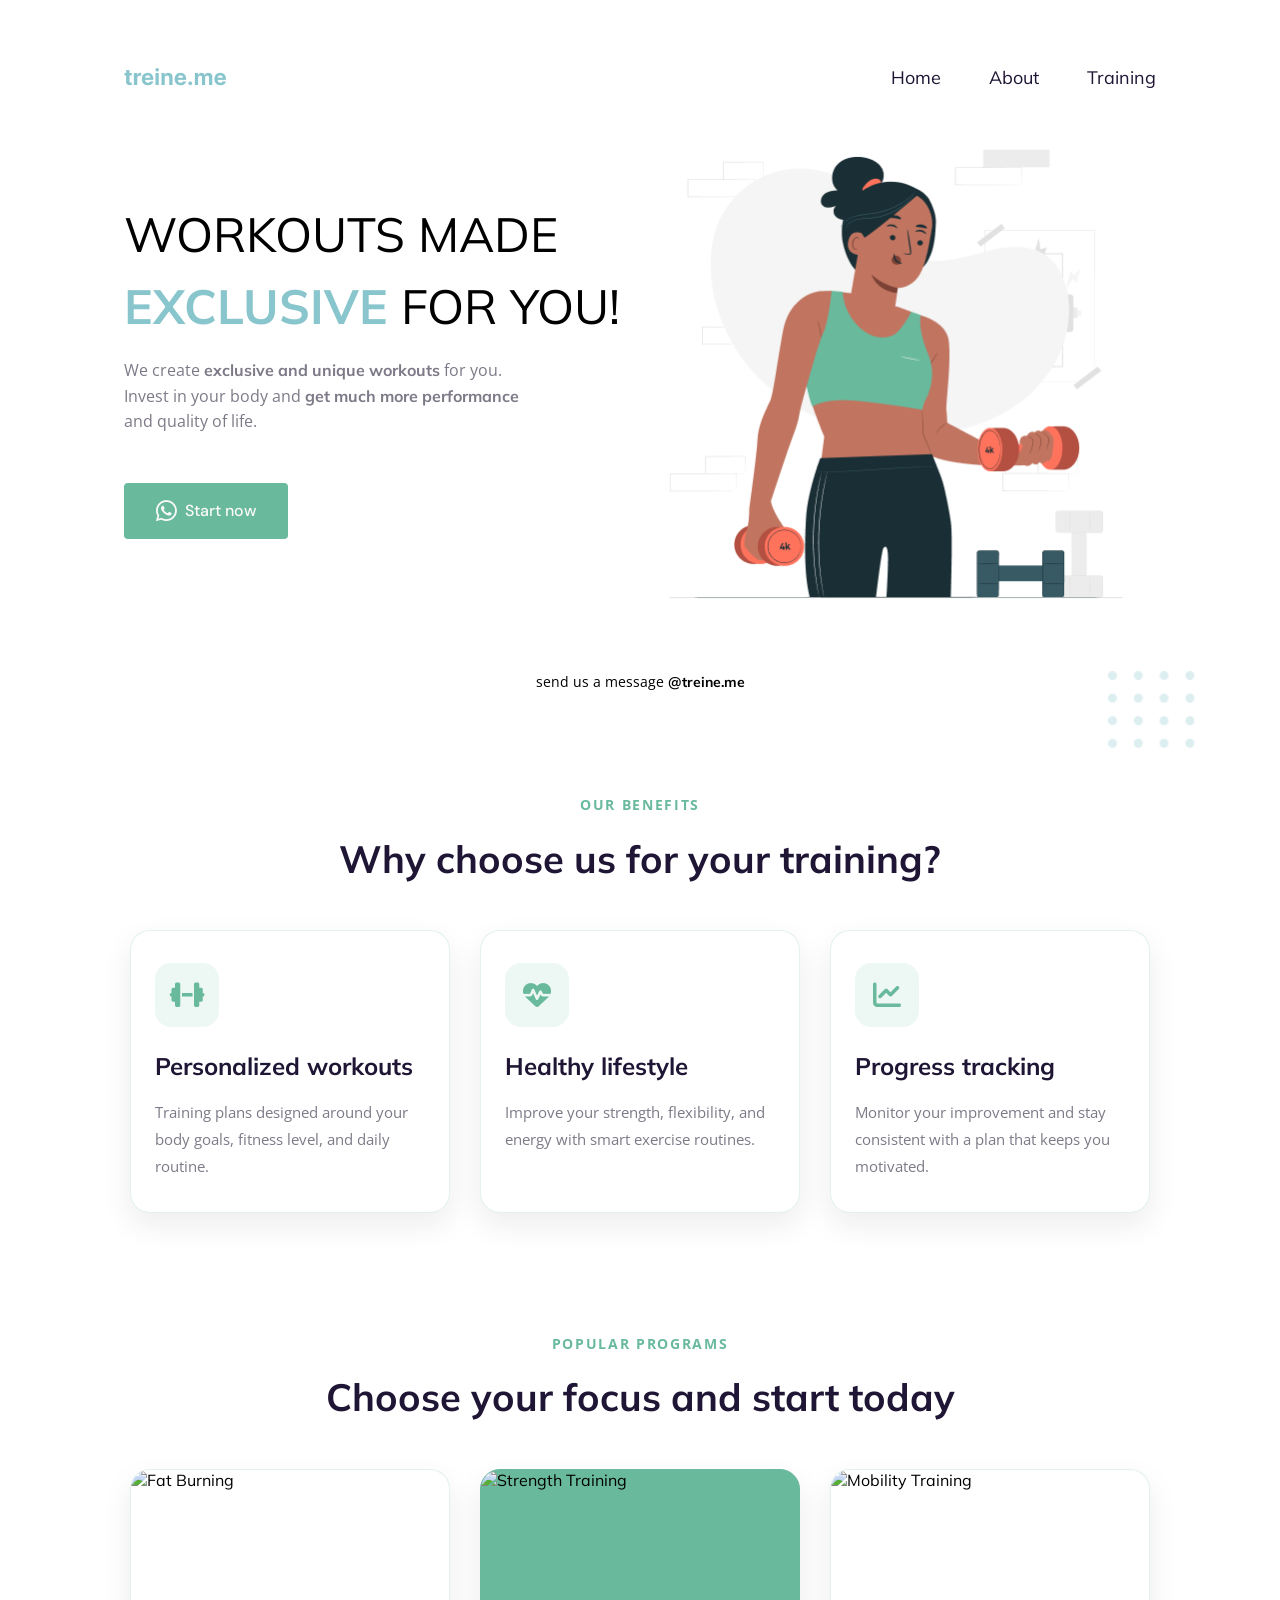
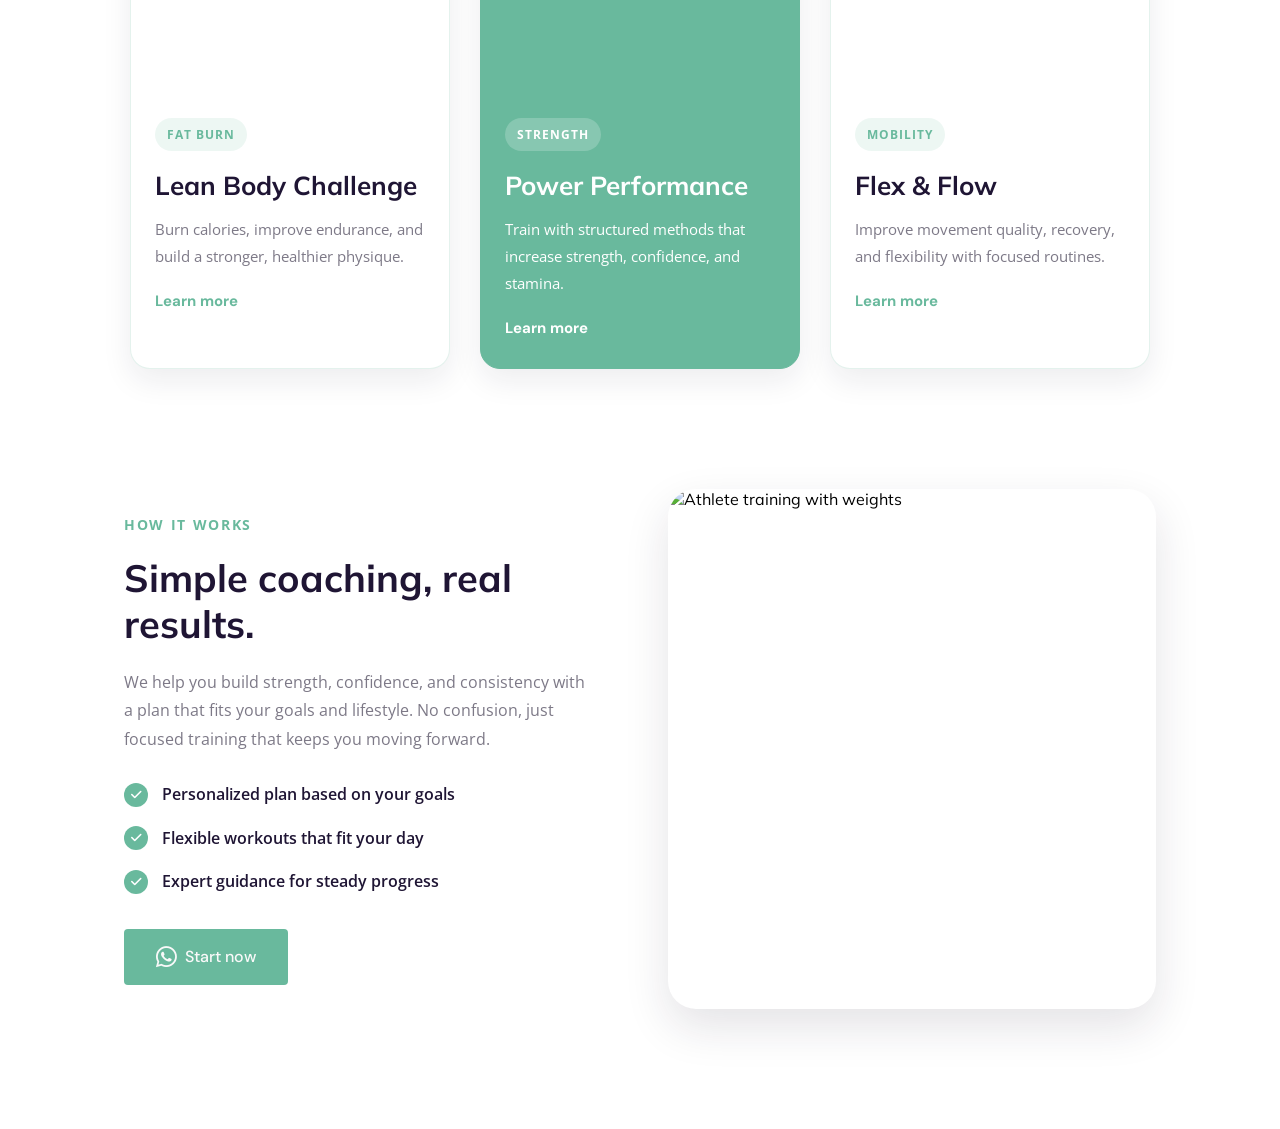
==== index.html @ 84203fcd "programs & journey section updated" ====
<!doctype html>
<html lang="en">
  <head>
    <meta charset="UTF-8" />
    <meta name="viewport" content="width=device-width, initial-scale=1.0" />
    <title>treine.me</title>
    <!-- ==== google fonts link start ==== -->
    <link rel="preconnect" href="https://fonts.googleapis.com" />
    <link rel="preconnect" href="https://fonts.gstatic.com" crossorigin />
    <link
      href="https://fonts.googleapis.com/css2?family=DM+Sans:ital,opsz,wght@0,9..40,100..1000;1,9..40,100..1000&family=Mulish:ital,wght@0,200..1000;1,200..1000&family=Open+Sans:ital,wght@0,300..800;1,300..800&display=swap"
      rel="stylesheet"
    />
    <!-- ==== google fonts link end ==== -->
    <!-- ==== font awesome link start ==== -->
    <link rel="stylesheet" href="./css/all.min.css" />
    <!-- ==== font awesome link end ==== -->
    <!-- ==== css style link start ==== -->
    <link rel="stylesheet" href="./css/style.css" />
    <!-- ==== css style link end ==== -->
  </head>
  <body>
    <!-- ==== Navbar Section Start ==== -->
    <nav id="navbar">
      <div class="container">
        <div class="nav_wrapper">
          <div class="logo">
            <img src="./images/logo.png" alt="logo.png" />
          </div>
          <ul class="nav_menu">
            <li><a href="#">Home</a></li>
            <li><a href="#">About</a></li>
            <li><a href="#">Training</a></li>
          </ul>
        </div>
      </div>
    </nav>
    <!-- ==== Navbar Section End ==== -->

    <!-- ==== Banner Section Start ==== -->
    <section id="banner">
      <div class="container">
        <div class="banner_wrapper">
          <div class="banner_content">
            <h1>
              WORKOUTS MADE <span>EXCLUSIVE</span> FOR YOU!
            </h1>
            <p>
              We create <span>exclusive and unique workouts</span> for
              you.
              Invest in your body and <span>get much more performance</span> and quality of life.
            </p>
            <a href="#" class="btn_start">
              <i class="fa-brands fa-whatsapp"></i> Start now
            </a>
          </div>
          <div class="banner_img">
            <img src="./images/banner.png" alt="Fitness Illustration" />
          </div>
        </div>
        <div class="banner_footer">
          <p class="message_note">
            send us a message <span>@treine.me</span>
          </p>
          <div class="dots_pattern">
            <img src="./images/dots.png" alt="Dots Pattern" />
          </div>
        </div>
      </div>
    </section>
    <!-- ==== Banner Section End ==== -->

    <!-- ==== Features Section Start ==== -->
    <section id="features">
      <div class="container">
        <div class="section_heading">
          <p class="section_tag">our benefits</p>
          <h2>Why choose us for your training?</h2>
        </div>

        <div class="features_wrapper">
          <div class="feature_item">
            <div class="feature_icon">
              <i class="fa-solid fa-dumbbell"></i>
            </div>
            <h3>Personalized workouts</h3>
            <p>
              Training plans designed around your body goals, fitness level, and
              daily routine.
            </p>
          </div>

          <div class="feature_item">
            <div class="feature_icon">
              <i class="fa-solid fa-heart-pulse"></i>
            </div>
            <h3>Healthy lifestyle</h3>
            <p>
              Improve your strength, flexibility, and energy with smart exercise
              routines.
            </p>
          </div>

          <div class="feature_item">
            <div class="feature_icon">
              <i class="fa-solid fa-chart-line"></i>
            </div>
            <h3>Progress tracking</h3>
            <p>
              Monitor your improvement and stay consistent with a plan that keeps
              you motivated.
            </p>
          </div>
        </div>
      </div>
    </section>
    <!-- ==== Features Section End ==== -->

    <!-- ==== Programs Section Start ==== -->
    <section id="programs">
      <div class="container">
        <div class="programs_header">
          <p class="section_tag">popular programs</p>
          <h2>Choose your focus and start today</h2>
        </div>

        <div class="programs_wrapper">
          <div class="program_card">
            <div class="program_image">
              <img
                src="https://images.unsplash.com/photo-1534438327276-14e5300c3a48?auto=format&fit=crop&w=900&q=80"
                alt="Fat Burning"
              />
            </div>
            <div class="program_content">
              <span class="program_badge">fat burn</span>
              <h3>Lean Body Challenge</h3>
              <p>
                Burn calories, improve endurance, and build a stronger, healthier physique.
              </p>
              <a href="#" class="program_link">Learn more</a>
            </div>
          </div>

          <div class="program_card feature_card_active">
            <div class="program_image">
              <img
                src="https://images.unsplash.com/photo-1517836357463-d25dfeac3438?auto=format&fit=crop&w=900&q=80"
                alt="Strength Training"
              />
            </div>
            <div class="program_content">
              <span class="program_badge">strength</span>
              <h3>Power Performance</h3>
              <p>
                Train with structured methods that increase strength, confidence, and stamina.
              </p>
              <a href="#" class="program_link">Learn more</a>
            </div>
          </div>

          <div class="program_card">
            <div class="program_image">
              <img
                src="https://images.unsplash.com/photo-1518611012118-696072aa579a?auto=format&fit=crop&w=900&q=80"
                alt="Mobility Training"
              />
            </div>
            <div class="program_content">
              <span class="program_badge">mobility</span>
              <h3>Flex & Flow</h3>
              <p>
                Improve movement quality, recovery, and flexibility with focused routines.
              </p>
              <a href="#" class="program_link">Learn more</a>
            </div>
          </div>
        </div>
      </div>
    </section>
    <!-- ==== Programs Section End ==== -->

    <!-- ==== Journey Section Start ==== -->
    <section id="journey">
      <div class="container journey_inner">
        <div class="journey_content">
          <p class="section_tag">how it works</p>
          <h2>Simple coaching, real results.</h2>
          <p class="journey_text">
            We help you build strength, confidence, and consistency with a plan
            that fits your goals and lifestyle. No confusion, just focused
            training that keeps you moving forward.
          </p>

          <ul class="journey_list">
            <li><i class="fa-solid fa-check"></i> Personalized plan based on your goals</li>
            <li><i class="fa-solid fa-check"></i> Flexible workouts that fit your day</li>
            <li><i class="fa-solid fa-check"></i> Expert guidance for steady progress</li>
          </ul>

          <a href="#" class="btn_start">
            <i class="fa-brands fa-whatsapp"></i> Start now
          </a>
        </div>

        <div class="journey_image">
          <img
            src="https://images.unsplash.com/photo-1571019613454-1cb2f99b2d8b?auto=format&fit=crop&w=900&q=80"
            alt="Athlete training with weights"
          />
        </div>
      </div>
    </section>
    <!-- ==== Journey Section End ==== -->
  </body>
</html>
---- css/style.css ----
*{
    padding: 0;
    margin: 0;
    box-sizing: border-box;
    font-family: "Mulish", sans-serif;
}
ul,ol,dl{
    list-style-type: none;
}
a{
    text-decoration: none;
}
h1,h2,h3,h4,h5,h6,p{
    padding: 0;
    margin: 0;
    line-height: 0.8;
}
.container{
    max-width: 1032px;
    margin: 0 auto;
}

/* ==== Navbar Section Style Start ==== */
#navbar {
  padding-top: 64px;
}

.nav_wrapper {
  display: flex;
  align-items: center;
  justify-content: space-between;
}

.nav_menu {
  display: flex;
  align-items: center;
  gap: 48px;
}

.nav_menu li a {
  font-weight: 400;
  font-size: 18px;
  line-height: 23px;
  color: #1F1534;
  transition: all linear 0.3s;
}

.nav_menu li a:hover {
  font-weight: 700;
}
/* ==== Navbar Section Style End ==== */


/* ==== Banner Section Style Start ==== */
#banner {
  padding: 21px 0;
}

.banner_wrapper {
  display: flex;
  align-items: center;
  justify-content: space-between;
}

.banner_content {
  width: 50%;
}

.banner_content h1 {
  font-weight: 400;
  font-size: 48px;
  line-height: 150%;
  color: #000000;
}

.banner_content h1 span {
  font-weight: 700;
  color: #89C5CC;
}

.banner_content p {
  width: 400px;
  font-family: "Open Sans", sans-serif;
  font-weight: 400;
  font-size: 16px;
  line-height: 160%;
  color: #7D7987;
  margin-top: 16px;
  margin-bottom: 48px;
}

.banner_content p span {
  font-weight: 700;
}

.btn_start {
  display: inline-flex;
  align-items: center;
  gap: 8px;
  padding: 16px 32px;
  border-radius: 4px;
  background: #69B99D;
  font-family: "DM Sans", sans-serif;
  font-weight: 500;
  font-size: 16px;
  line-height: 21px;
  color: #F9F9F9;
}

.btn_start i {
  font-size: 24px;
}

.btn_start:hover {
  background: #F9F9F9;
  color: #69B99D;
  transform: translateY(-2px);
}

.banner_img {
  width: 50%;
  display: flex;
  justify-content: flex-end;
}

.banner_img img {
  width: 520px;
  height: 515px;
}

.banner_footer {
  margin-top: 45px;
  display: flex;
  justify-content: center;
  align-items: center;
  position: relative;
}

.message_note {
  font-family: "Open Sans", sans-serif;
  font-weight: 400;
  font-size: 14px;
  line-height: 160%;
  color: #000000;
  text-align: center;
}

.message_note span {
  font-weight: 700;
}

.dots_pattern {
  position: absolute;
  content: "";
  right: -50px;
  bottom: -70px;
}

.dots_pattern img {
  width: 98px;
  height: 88px;
}
/* ==== Banner Section Style End ==== */

/* ==== Features Section Style Start ==== */
#features {
  padding: 80px 0 120px;
}

.section_heading {
  text-align: center;
  margin-bottom: 48px;
}

.section_tag {
  font-family: "Open Sans", sans-serif;
  font-weight: 700;
  font-size: 14px;
  line-height: 160%;
  letter-spacing: 0.12em;
  text-transform: uppercase;
  color: #69B99D;
  margin-bottom: 20px;
}

.section_heading h2 {
  font-weight: 700;
  font-size: 38px;
  line-height: 120%;
  color: #1F1534;
}

.features_wrapper {
  display: flex;
  align-items: stretch;
  justify-content: center;
  gap: 30px;
  flex-wrap: wrap;
}

.feature_item {
  width: 320px;
  background: #ffffff;
  border: 1px solid rgba(105, 185, 157, 0.18);
  border-radius: 20px;
  padding: 32px 24px;
  box-shadow: 0 12px 30px rgba(31, 21, 52, 0.08);
  transition: all linear 0.3s;
}

.feature_item:hover {
  transform: translateY(-8px);
  box-shadow: 0 18px 35px rgba(31, 21, 52, 0.12);
}

.feature_icon {
  width: 64px;
  height: 64px;
  display: flex;
  align-items: center;
  justify-content: center;
  background: rgba(105, 185, 157, 0.12);
  border-radius: 16px;
  margin-bottom: 24px;
}

.feature_icon i {
  font-size: 28px;
  color: #69B99D;
}

.feature_item h3 {
  font-weight: 700;
  font-size: 24px;
  line-height: 130%;
  color: #1F1534;
  margin-bottom: 16px;
}

.feature_item p {
  font-family: "Open Sans", sans-serif;
  font-weight: 400;
  font-size: 15px;
  line-height: 180%;
  color: #7D7987;
}
/* ==== Features Section Style End ==== */

/* ==== Programs Section Style Start ==== */
#programs {
  padding: 0 0 120px;
}

.programs_header {
  text-align: center;
  margin-bottom: 48px;
}

.programs_header h2 {
  font-weight: 700;
  font-size: 38px;
  line-height: 120%;
  color: #1F1534;
}

.programs_wrapper {
  display: flex;
  justify-content: center;
  align-items: stretch;
  gap: 30px;
  flex-wrap: wrap;
}

.program_card {
  width: 320px;
  background: #ffffff;
  border: 1px solid rgba(105, 185, 157, 0.18);
  border-radius: 20px;
  overflow: hidden;
  box-shadow: 0 12px 30px rgba(31, 21, 52, 0.08);
  transition: all linear 0.3s;
}

.program_card:hover {
  transform: translateY(-8px);
  box-shadow: 0 18px 35px rgba(31, 21, 52, 0.12);
}

.feature_card_active {
  background: #69B99D;
  border-color: #69B99D;
}

.program_image {
  width: 100%;
  height: 220px;
  overflow: hidden;
}

.program_image img {
  width: 100%;
  height: 100%;
  object-fit: cover;
  display: block;
}

.program_content {
  padding: 28px 24px 30px;
}

.program_badge {
  display: inline-block;
  padding: 8px 12px;
  border-radius: 999px;
  background: rgba(105, 185, 157, 0.12);
  color: #69B99D;
  font-family: "Open Sans", sans-serif;
  font-size: 12px;
  font-weight: 700;
  letter-spacing: 0.08em;
  text-transform: uppercase;
  margin-bottom: 18px;
}

.feature_card_active .program_badge,
.feature_card_active .program_link,
.feature_card_active .program_content h3,
.feature_card_active .program_content p {
  color: #ffffff;
}

.feature_card_active .program_badge {
  background: rgba(255, 255, 255, 0.2);
}

.program_content h3 {
  font-weight: 700;
  font-size: 26px;
  line-height: 130%;
  color: #1F1534;
  margin-bottom: 14px;
}

.program_content p {
  font-family: "Open Sans", sans-serif;
  font-weight: 400;
  font-size: 15px;
  line-height: 180%;
  color: #7D7987;
  margin-bottom: 20px;
}

.program_link {
  font-family: "DM Sans", sans-serif;
  font-weight: 700;
  font-size: 15px;
  line-height: 20px;
  color: #69B99D;
}
/* ==== Programs Section Style End ==== */

/* ==== Journey Section Style Start ==== */
#journey {
  padding: 0 0 120px;
}

.journey_inner {
  display: flex;
  align-items: center;
  justify-content: space-between;
  gap: 56px;
}

.journey_content,
.journey_image {
  width: 50%;
}

.journey_content h2 {
  font-weight: 700;
  font-size: 38px;
  line-height: 120%;
  color: #1F1534;
  margin-bottom: 20px;
}

.journey_text {
  font-family: "Open Sans", sans-serif;
  font-weight: 400;
  font-size: 16px;
  line-height: 180%;
  color: #7D7987;
  max-width: 470px;
}

.journey_list {
  margin: 28px 0 34px;
  display: flex;
  flex-direction: column;
  gap: 18px;
}

.journey_list li {
  display: flex;
  align-items: center;
  gap: 14px;
  font-family: "Open Sans", sans-serif;
  font-weight: 600;
  font-size: 16px;
  line-height: 160%;
  color: #1F1534;
}

.journey_list li i {
  display: inline-flex;
  align-items: center;
  justify-content: center;
  width: 24px;
  height: 24px;
  border-radius: 50%;
  background: #69B99D;
  color: #FFFFFF;
  font-size: 12px;
}

.journey_image {
  display: flex;
  justify-content: flex-end;
}

.journey_image img {
  width: 100%;
  max-width: 500px;
  height: 520px;
  object-fit: cover;
  border-radius: 28px;
  box-shadow: 0 18px 45px rgba(31, 21, 52, 0.12);
}
/* ==== Journey Section Style End ==== */
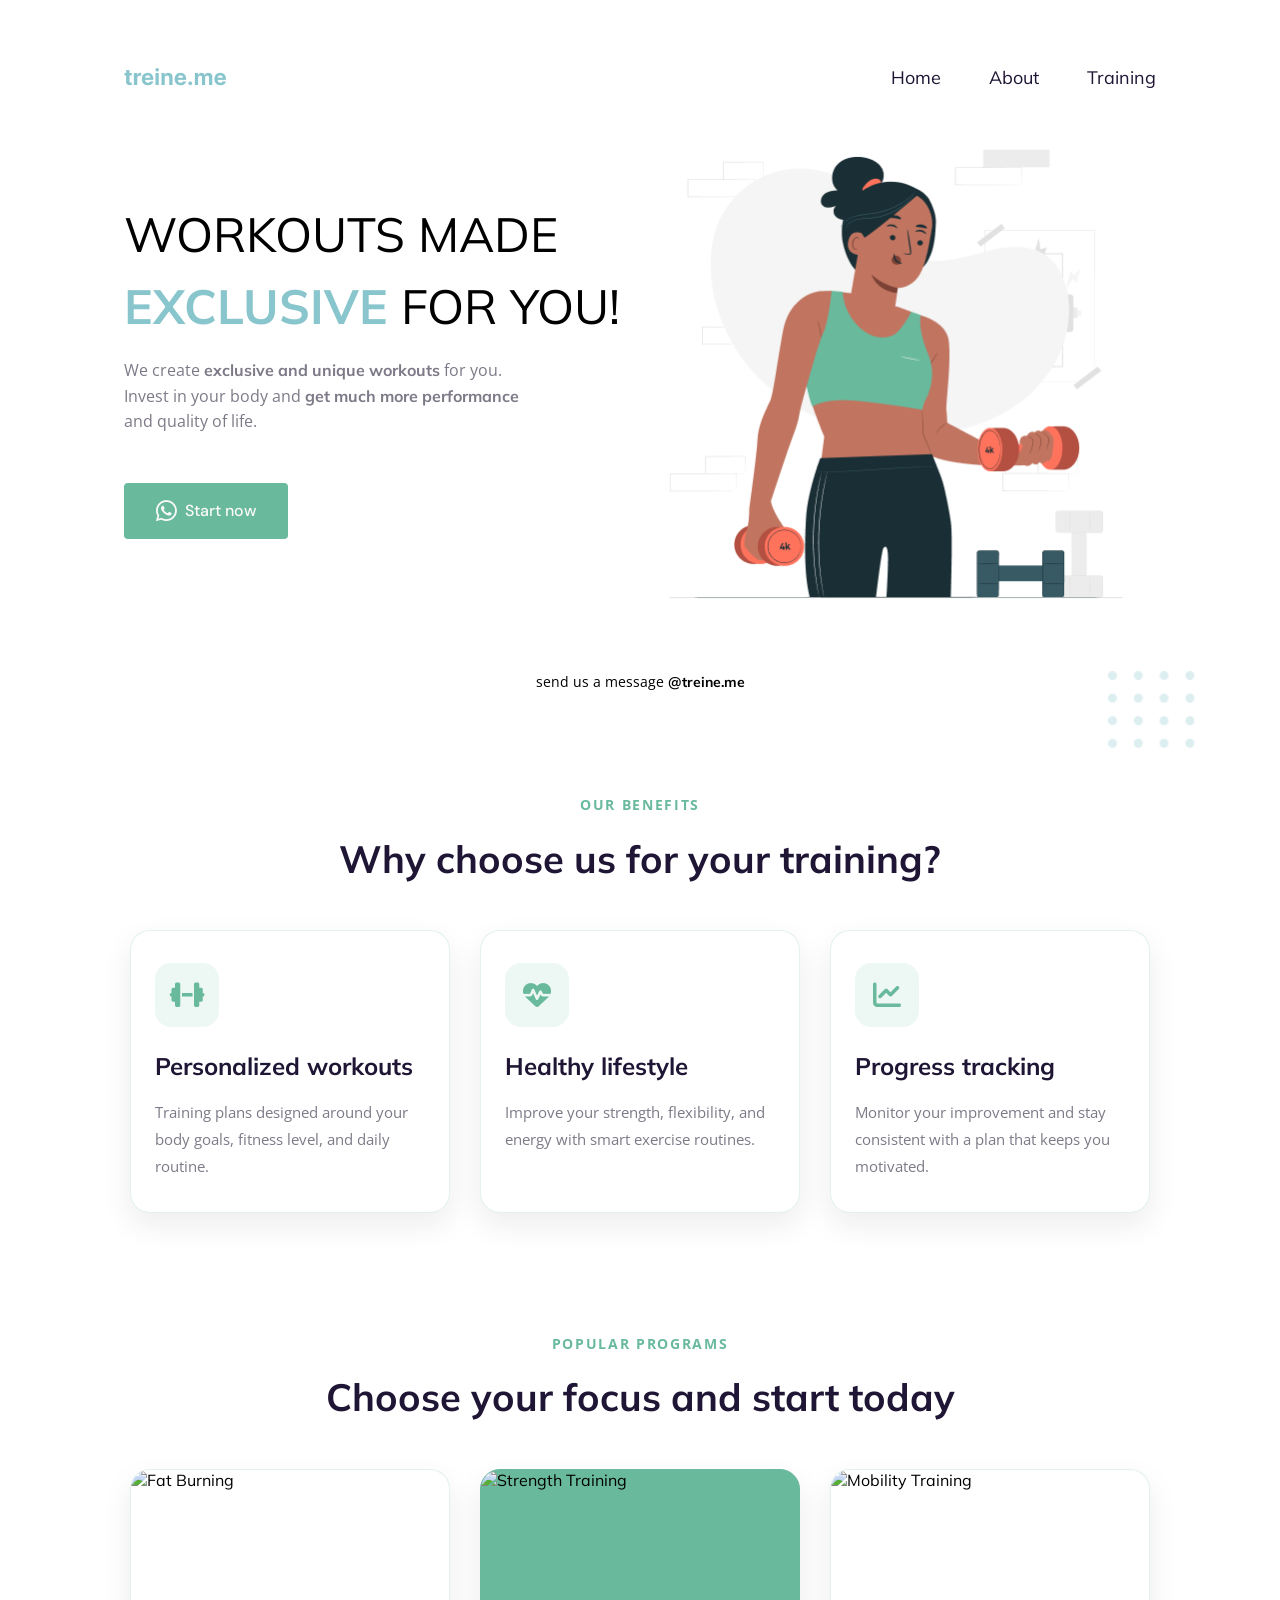
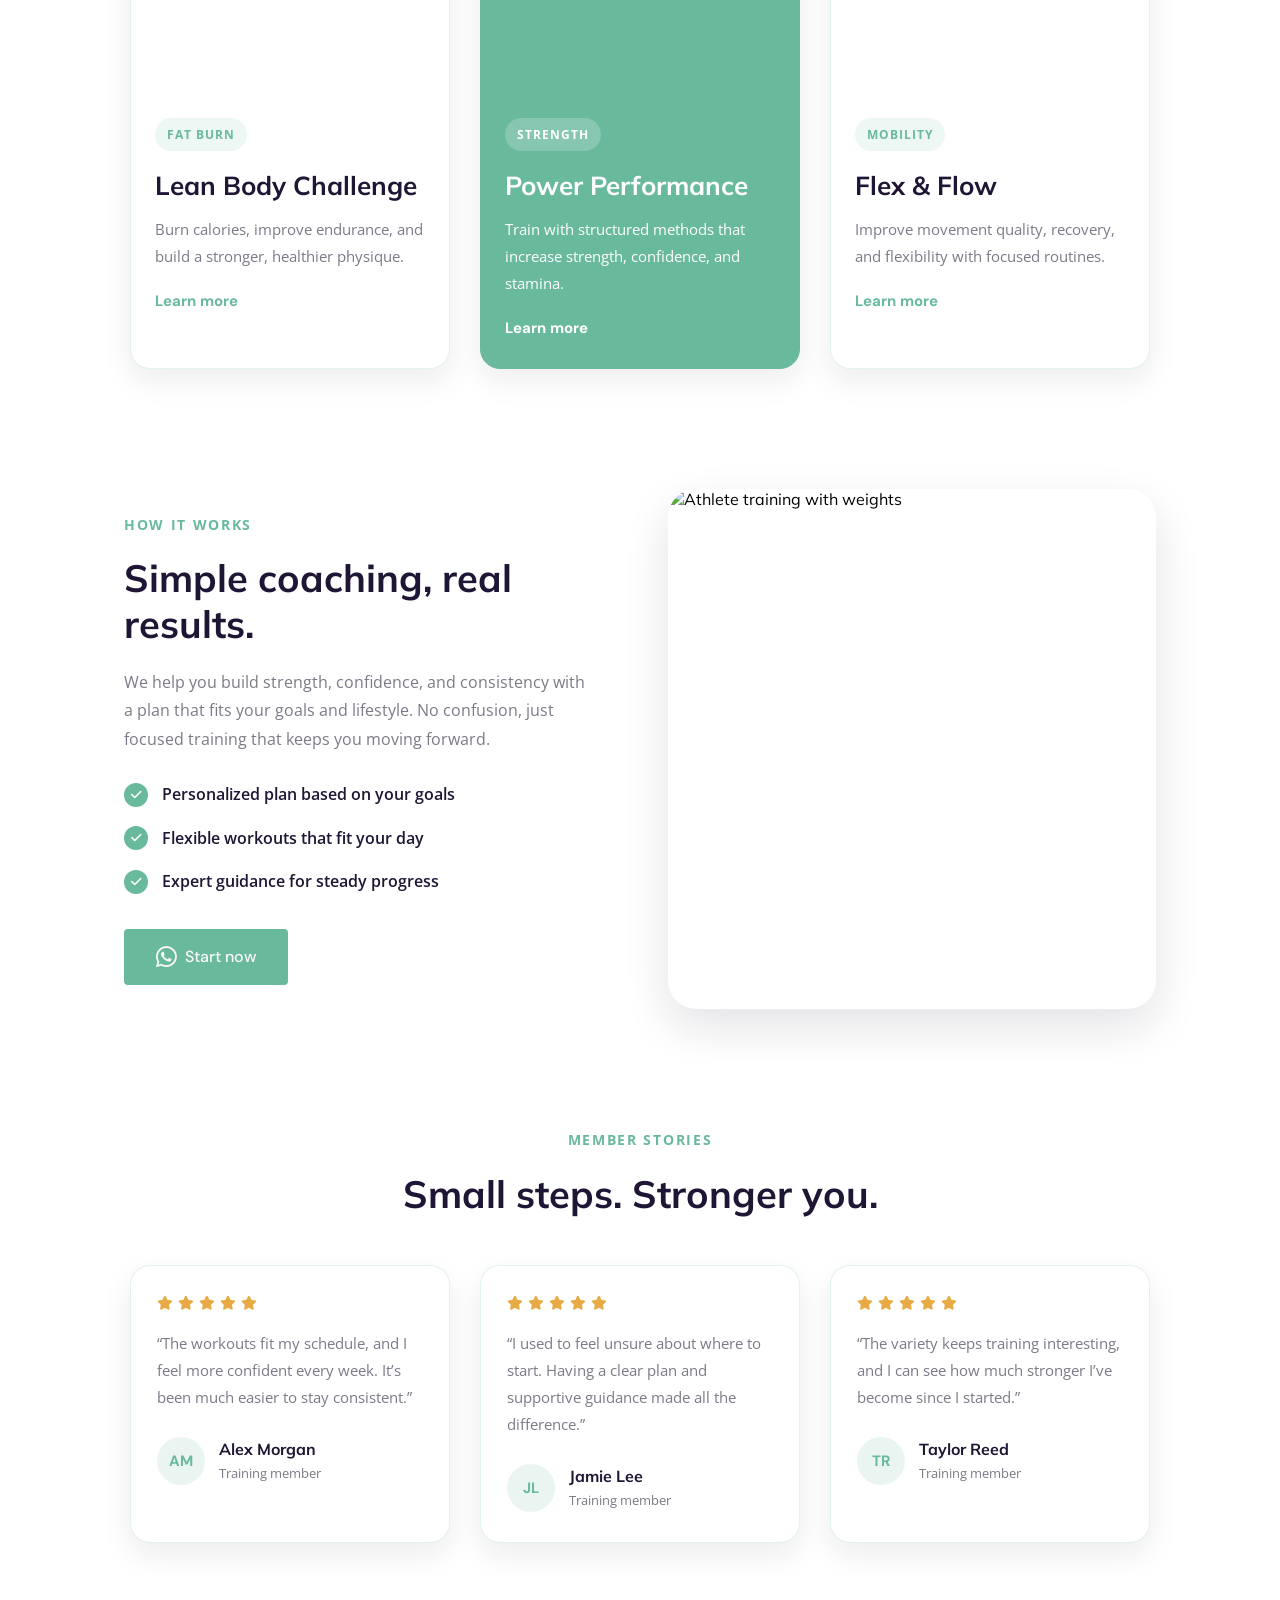
==== commit aa8dc0d6: "testimonials section updated" ====
--- a/index.html
+++ b/index.html
@@ -212,5 +212,81 @@
       </div>
     </section>
     <!-- ==== Journey Section End ==== -->
+
+    <!-- ==== Testimonials Section Start ==== -->
+    <section id="testimonials">
+      <div class="container">
+        <div class="testimonials_header">
+          <p class="section_tag">member stories</p>
+          <h2>Small steps. Stronger you.</h2>
+        </div>
+
+        <div class="testimonials_wrapper">
+          <div class="testimonial_card">
+            <div class="testimonial_rating" aria-label="5 out of 5 stars">
+              <i class="fa-solid fa-star"></i>
+              <i class="fa-solid fa-star"></i>
+              <i class="fa-solid fa-star"></i>
+              <i class="fa-solid fa-star"></i>
+              <i class="fa-solid fa-star"></i>
+            </div>
+            <p class="testimonial_quote">
+              “The workouts fit my schedule, and I feel more confident every
+              week. It’s been much easier to stay consistent.”
+            </p>
+            <div class="testimonial_member">
+              <div class="member_avatar">AM</div>
+              <div>
+                <h3>Alex Morgan</h3>
+                <p>Training member</p>
+              </div>
+            </div>
+          </div>
+
+          <div class="testimonial_card">
+            <div class="testimonial_rating" aria-label="5 out of 5 stars">
+              <i class="fa-solid fa-star"></i>
+              <i class="fa-solid fa-star"></i>
+              <i class="fa-solid fa-star"></i>
+              <i class="fa-solid fa-star"></i>
+              <i class="fa-solid fa-star"></i>
+            </div>
+            <p class="testimonial_quote">
+              “I used to feel unsure about where to start. Having a clear plan
+              and supportive guidance made all the difference.”
+            </p>
+            <div class="testimonial_member">
+              <div class="member_avatar">JL</div>
+              <div>
+                <h3>Jamie Lee</h3>
+                <p>Training member</p>
+              </div>
+            </div>
+          </div>
+
+          <div class="testimonial_card">
+            <div class="testimonial_rating" aria-label="5 out of 5 stars">
+              <i class="fa-solid fa-star"></i>
+              <i class="fa-solid fa-star"></i>
+              <i class="fa-solid fa-star"></i>
+              <i class="fa-solid fa-star"></i>
+              <i class="fa-solid fa-star"></i>
+            </div>
+            <p class="testimonial_quote">
+              “The variety keeps training interesting, and I can see how much
+              stronger I’ve become since I started.”
+            </p>
+            <div class="testimonial_member">
+              <div class="member_avatar">TR</div>
+              <div>
+                <h3>Taylor Reed</h3>
+                <p>Training member</p>
+              </div>
+            </div>
+          </div>
+        </div>
+      </div>
+    </section>
+    <!-- ==== Testimonials Section End ==== -->
   </body>
 </html>
--- a/css/style.css
+++ b/css/style.css
@@ -436,4 +436,92 @@
   border-radius: 28px;
   box-shadow: 0 18px 45px rgba(31, 21, 52, 0.12);
 }
-/* ==== Journey Section Style End ==== */+/* ==== Journey Section Style End ==== */
+
+/* ==== Testimonials Section Style Start ==== */
+#testimonials {
+  padding: 0 0 120px;
+}
+
+.testimonials_header {
+  text-align: center;
+  margin-bottom: 48px;
+}
+
+.testimonials_header h2 {
+  font-weight: 700;
+  font-size: 38px;
+  line-height: 120%;
+  color: #1F1534;
+}
+
+.testimonials_wrapper {
+  display: flex;
+  justify-content: center;
+  align-items: stretch;
+  gap: 30px;
+  flex-wrap: wrap;
+}
+
+.testimonial_card {
+  width: 320px;
+  padding: 30px 26px;
+  background: #ffffff;
+  border: 1px solid rgba(105, 185, 157, 0.18);
+  border-radius: 20px;
+  box-shadow: 0 12px 30px rgba(31, 21, 52, 0.08);
+}
+
+.testimonial_rating {
+  display: flex;
+  gap: 5px;
+  color: #E8AA45;
+  font-size: 14px;
+  margin-bottom: 20px;
+}
+
+.testimonial_quote {
+  font-family: "Open Sans", sans-serif;
+  font-weight: 400;
+  font-size: 15px;
+  line-height: 180%;
+  color: #7D7987;
+  margin-bottom: 26px;
+}
+
+.testimonial_member {
+  display: flex;
+  align-items: center;
+  gap: 14px;
+}
+
+.member_avatar {
+  width: 48px;
+  height: 48px;
+  display: flex;
+  align-items: center;
+  justify-content: center;
+  border-radius: 50%;
+  background: rgba(105, 185, 157, 0.14);
+  color: #69B99D;
+  font-family: "DM Sans", sans-serif;
+  font-size: 15px;
+  font-weight: 700;
+}
+
+.testimonial_member h3 {
+  font-weight: 700;
+  font-size: 16px;
+  line-height: 130%;
+  color: #1F1534;
+  margin-bottom: 5px;
+}
+
+.testimonial_member p {
+  font-family: "Open Sans", sans-serif;
+  font-weight: 400;
+  font-size: 13px;
+  line-height: 150%;
+  color: #7D7987;
+}
+/* ==== Testimonials Section Style End ==== */
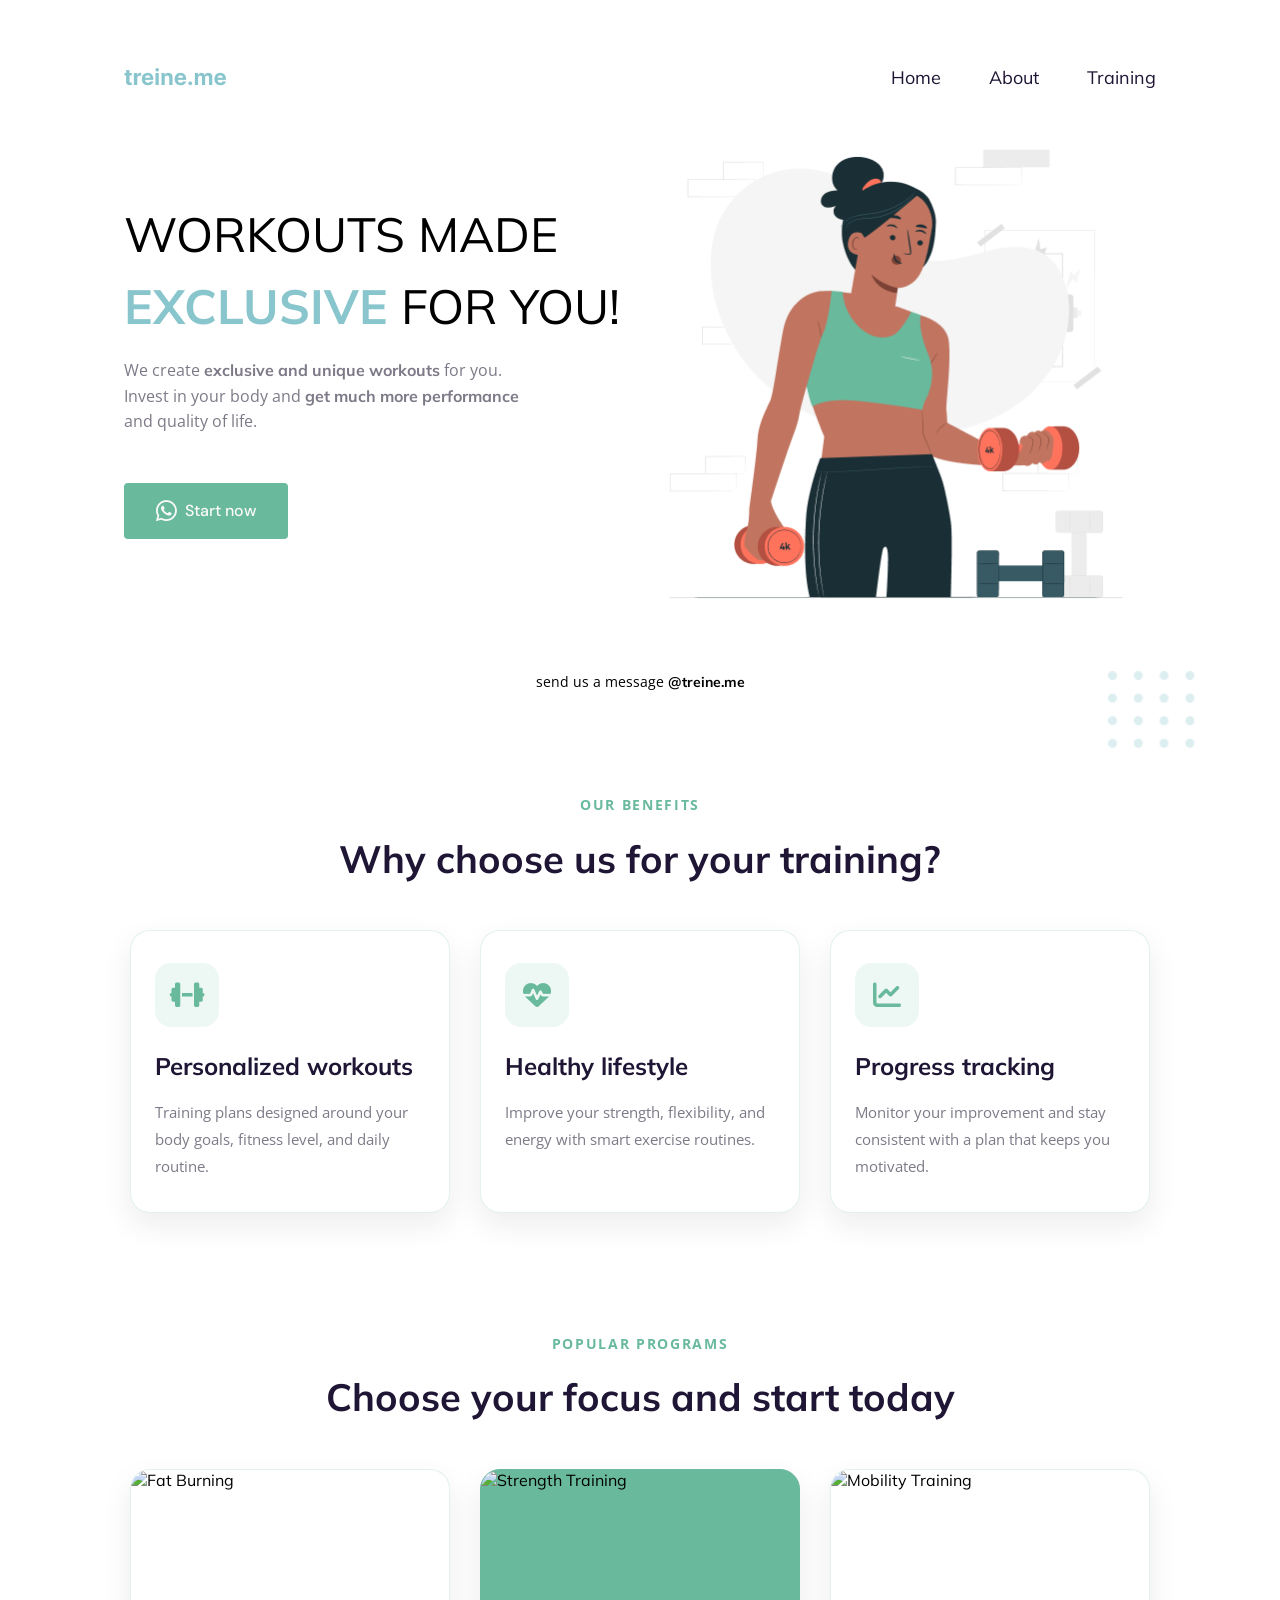
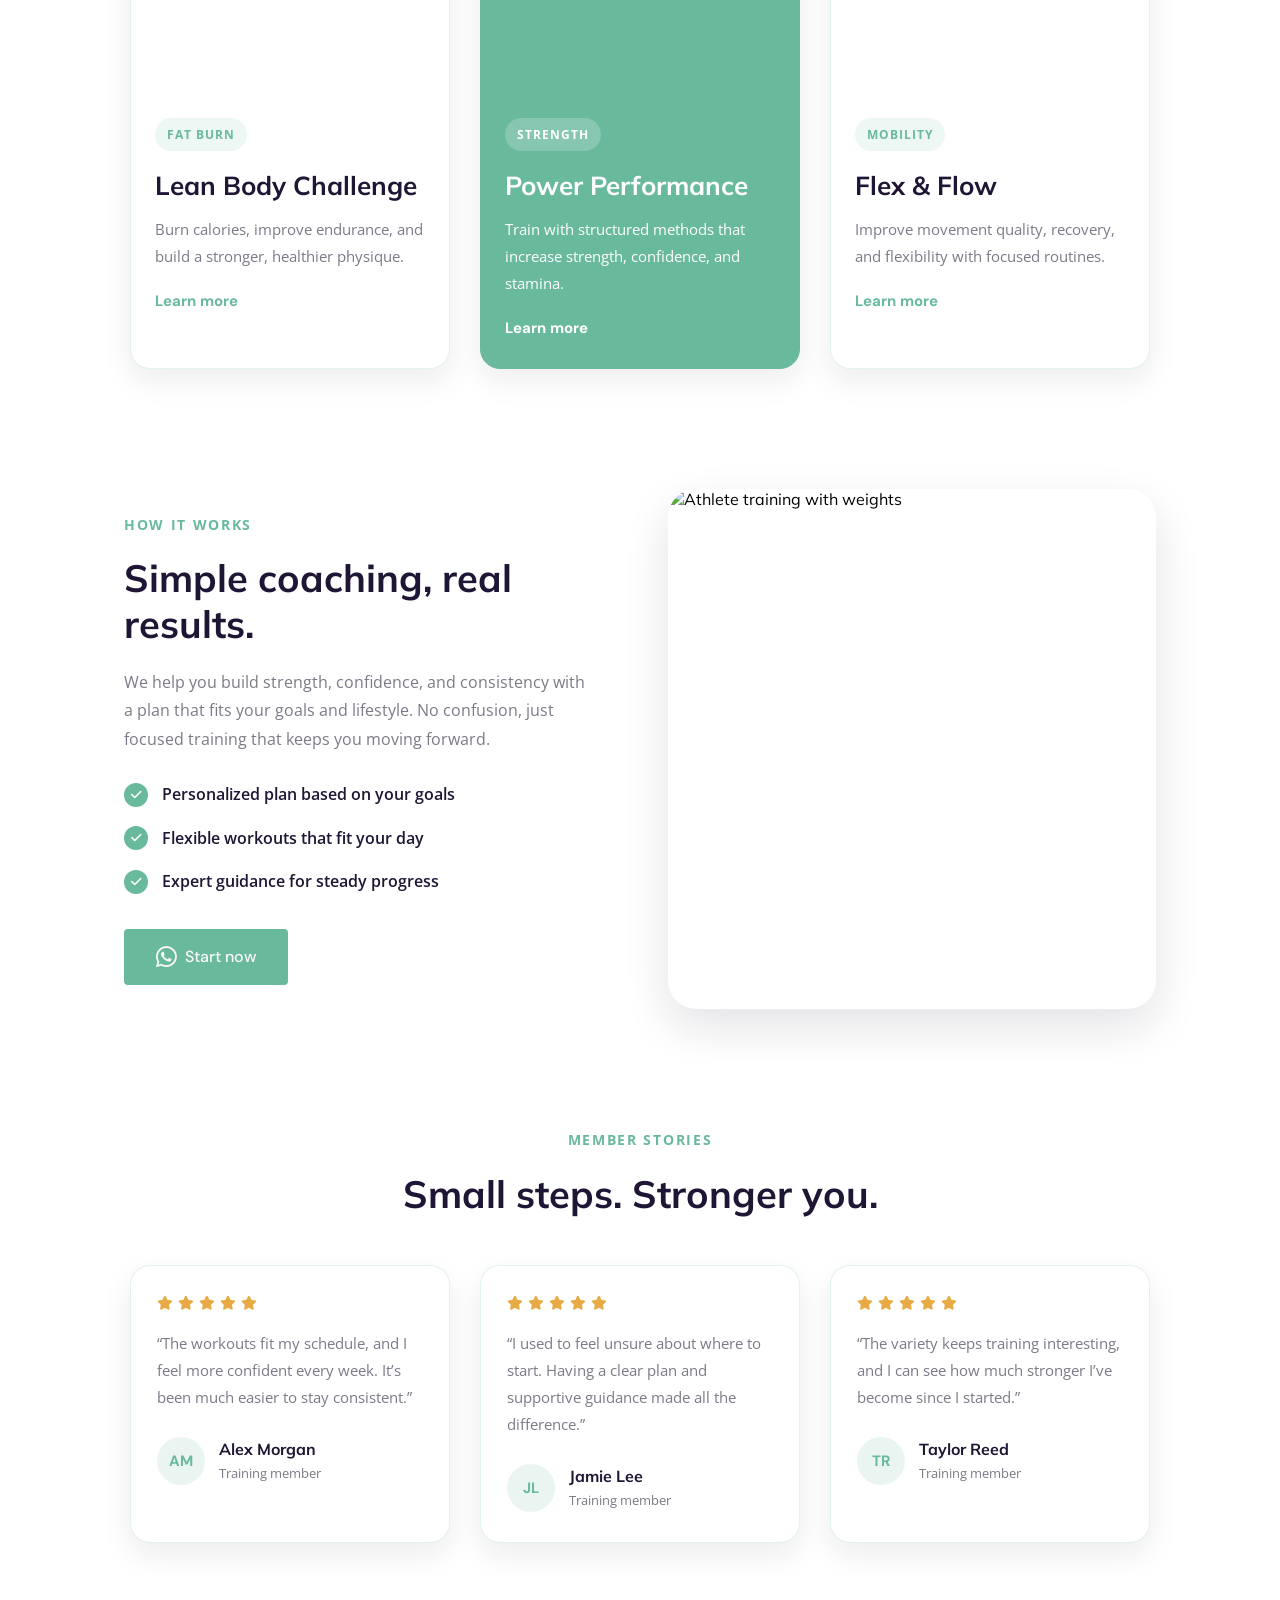
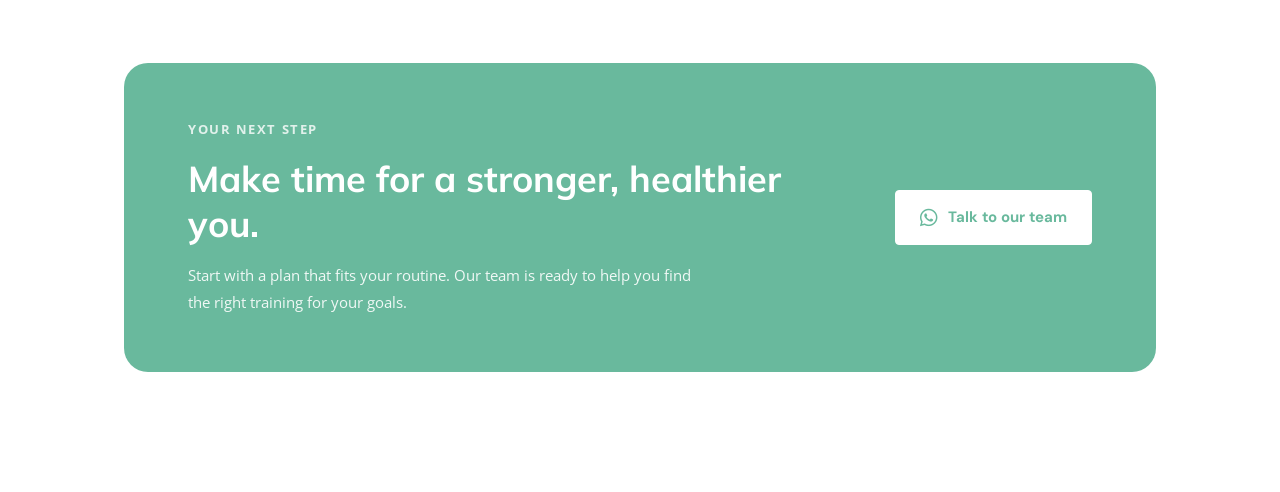
==== commit fed1ca7d: "CTA section added" ====
--- a/index.html
+++ b/index.html
@@ -288,5 +288,25 @@
       </div>
     </section>
     <!-- ==== Testimonials Section End ==== -->
+
+    <!-- ==== Call To Action Section Start ==== -->
+    <section id="join_now">
+      <div class="container">
+        <div class="join_now_wrapper">
+          <div class="join_now_content">
+            <p class="join_now_tag">your next step</p>
+            <h2>Make time for a stronger, healthier you.</h2>
+            <p>
+              Start with a plan that fits your routine. Our team is ready to help
+              you find the right training for your goals.
+            </p>
+          </div>
+          <a href="#" class="join_now_btn">
+            <i class="fa-brands fa-whatsapp"></i> Talk to our team
+          </a>
+        </div>
+      </div>
+    </section>
+    <!-- ==== Call To Action Section End ==== -->
   </body>
 </html>
--- a/css/style.css
+++ b/css/style.css
@@ -524,4 +524,79 @@
   line-height: 150%;
   color: #7D7987;
 }
-/* ==== Testimonials Section Style End ==== */+/* ==== Testimonials Section Style End ==== */
+
+/* ==== Call To Action Section Style Start ==== */
+#join_now {
+  padding: 0 0 120px;
+}
+
+.join_now_wrapper {
+  display: flex;
+  align-items: center;
+  justify-content: space-between;
+  gap: 32px;
+  padding: 56px 64px;
+  background: #69B99D;
+  border-radius: 24px;
+}
+
+.join_now_content {
+  max-width: 610px;
+}
+
+.join_now_tag {
+  font-family: "Open Sans", sans-serif;
+  font-weight: 700;
+  font-size: 13px;
+  line-height: 160%;
+  letter-spacing: 0.12em;
+  text-transform: uppercase;
+  color: rgba(255, 255, 255, 0.8);
+  margin-bottom: 16px;
+}
+
+.join_now_content h2 {
+  font-weight: 700;
+  font-size: 36px;
+  line-height: 125%;
+  color: #FFFFFF;
+  margin-bottom: 16px;
+}
+
+.join_now_content > p:last-child {
+  max-width: 520px;
+  font-family: "Open Sans", sans-serif;
+  font-weight: 400;
+  font-size: 15px;
+  line-height: 180%;
+  color: rgba(255, 255, 255, 0.9);
+}
+
+.join_now_btn {
+  display: inline-flex;
+  flex-shrink: 0;
+  align-items: center;
+  justify-content: center;
+  gap: 10px;
+  padding: 16px 24px;
+  border: 1px solid #FFFFFF;
+  border-radius: 4px;
+  background: #FFFFFF;
+  font-family: "DM Sans", sans-serif;
+  font-weight: 700;
+  font-size: 15px;
+  line-height: 21px;
+  color: #69B99D;
+  transition: all linear 0.3s;
+}
+
+.join_now_btn i {
+  font-size: 20px;
+}
+
+.join_now_btn:hover {
+  background: transparent;
+  color: #FFFFFF;
+}
+/* ==== Call To Action Section Style End ==== */
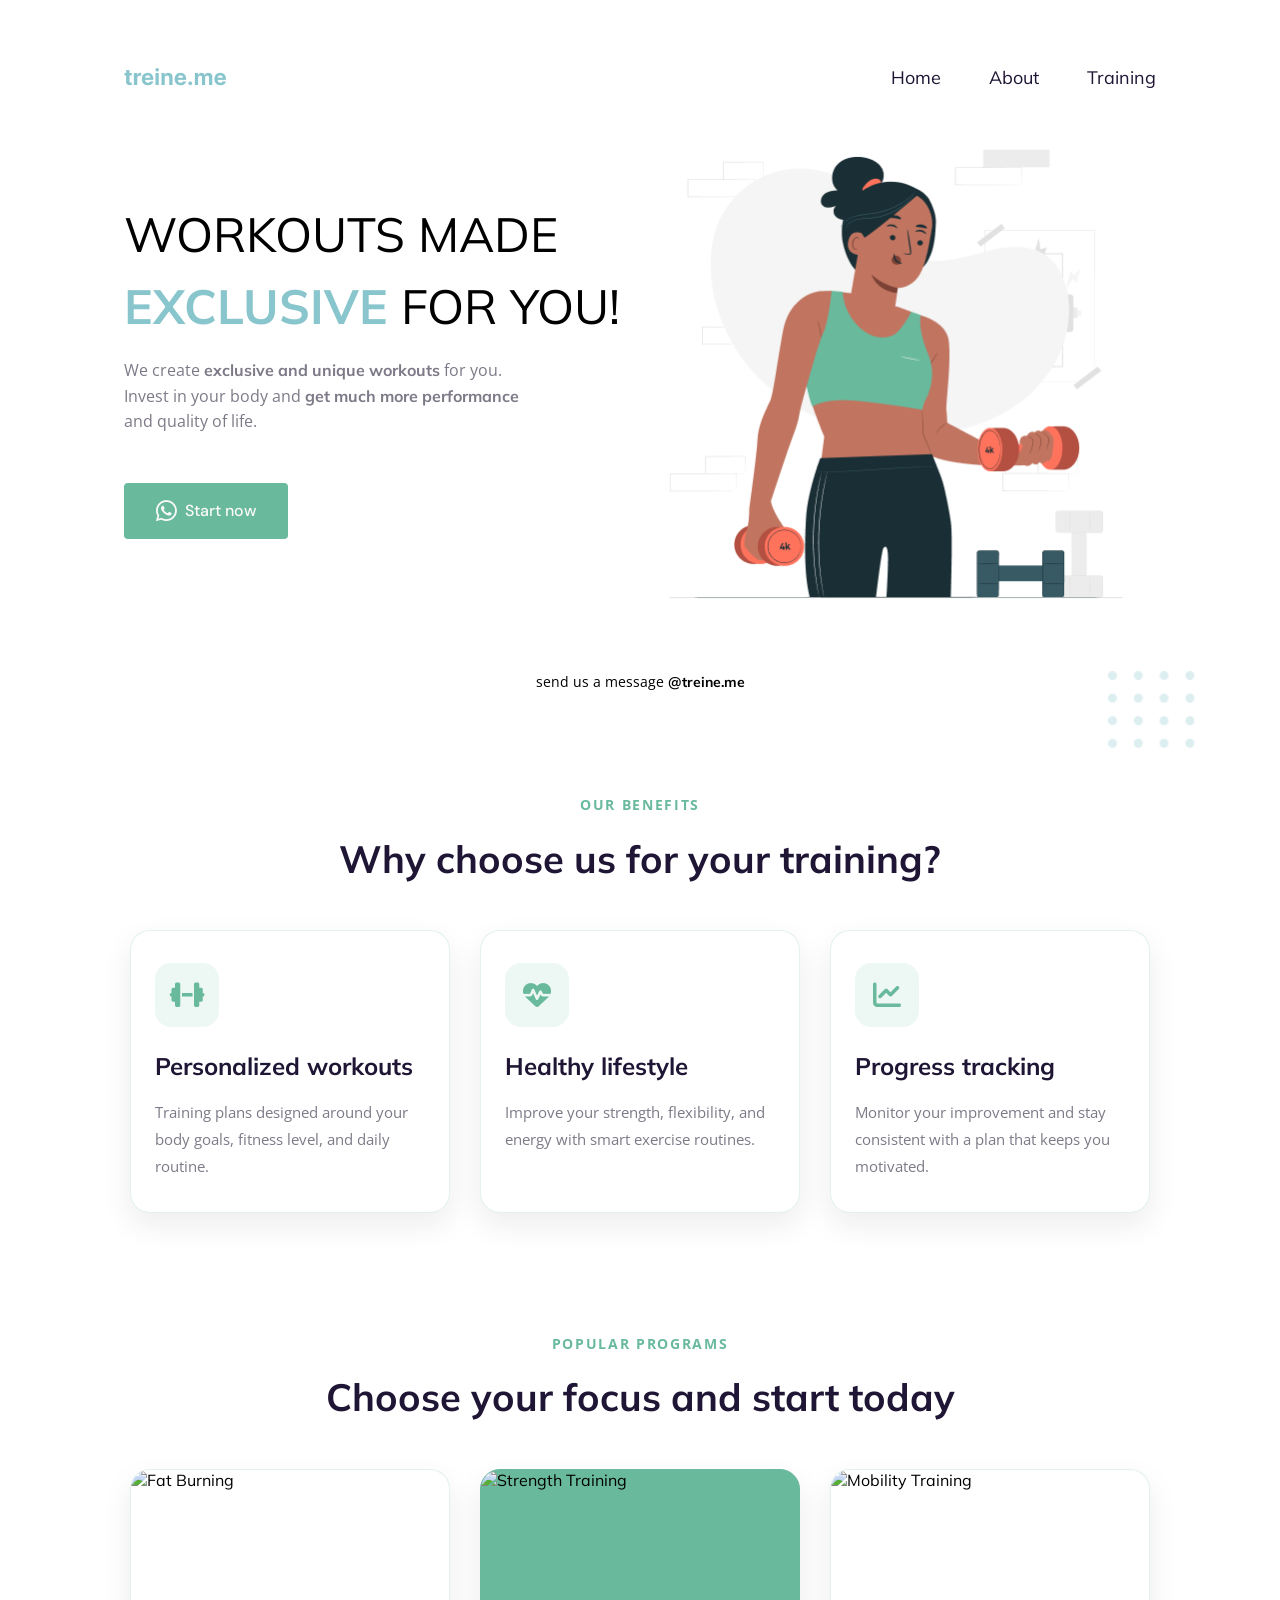
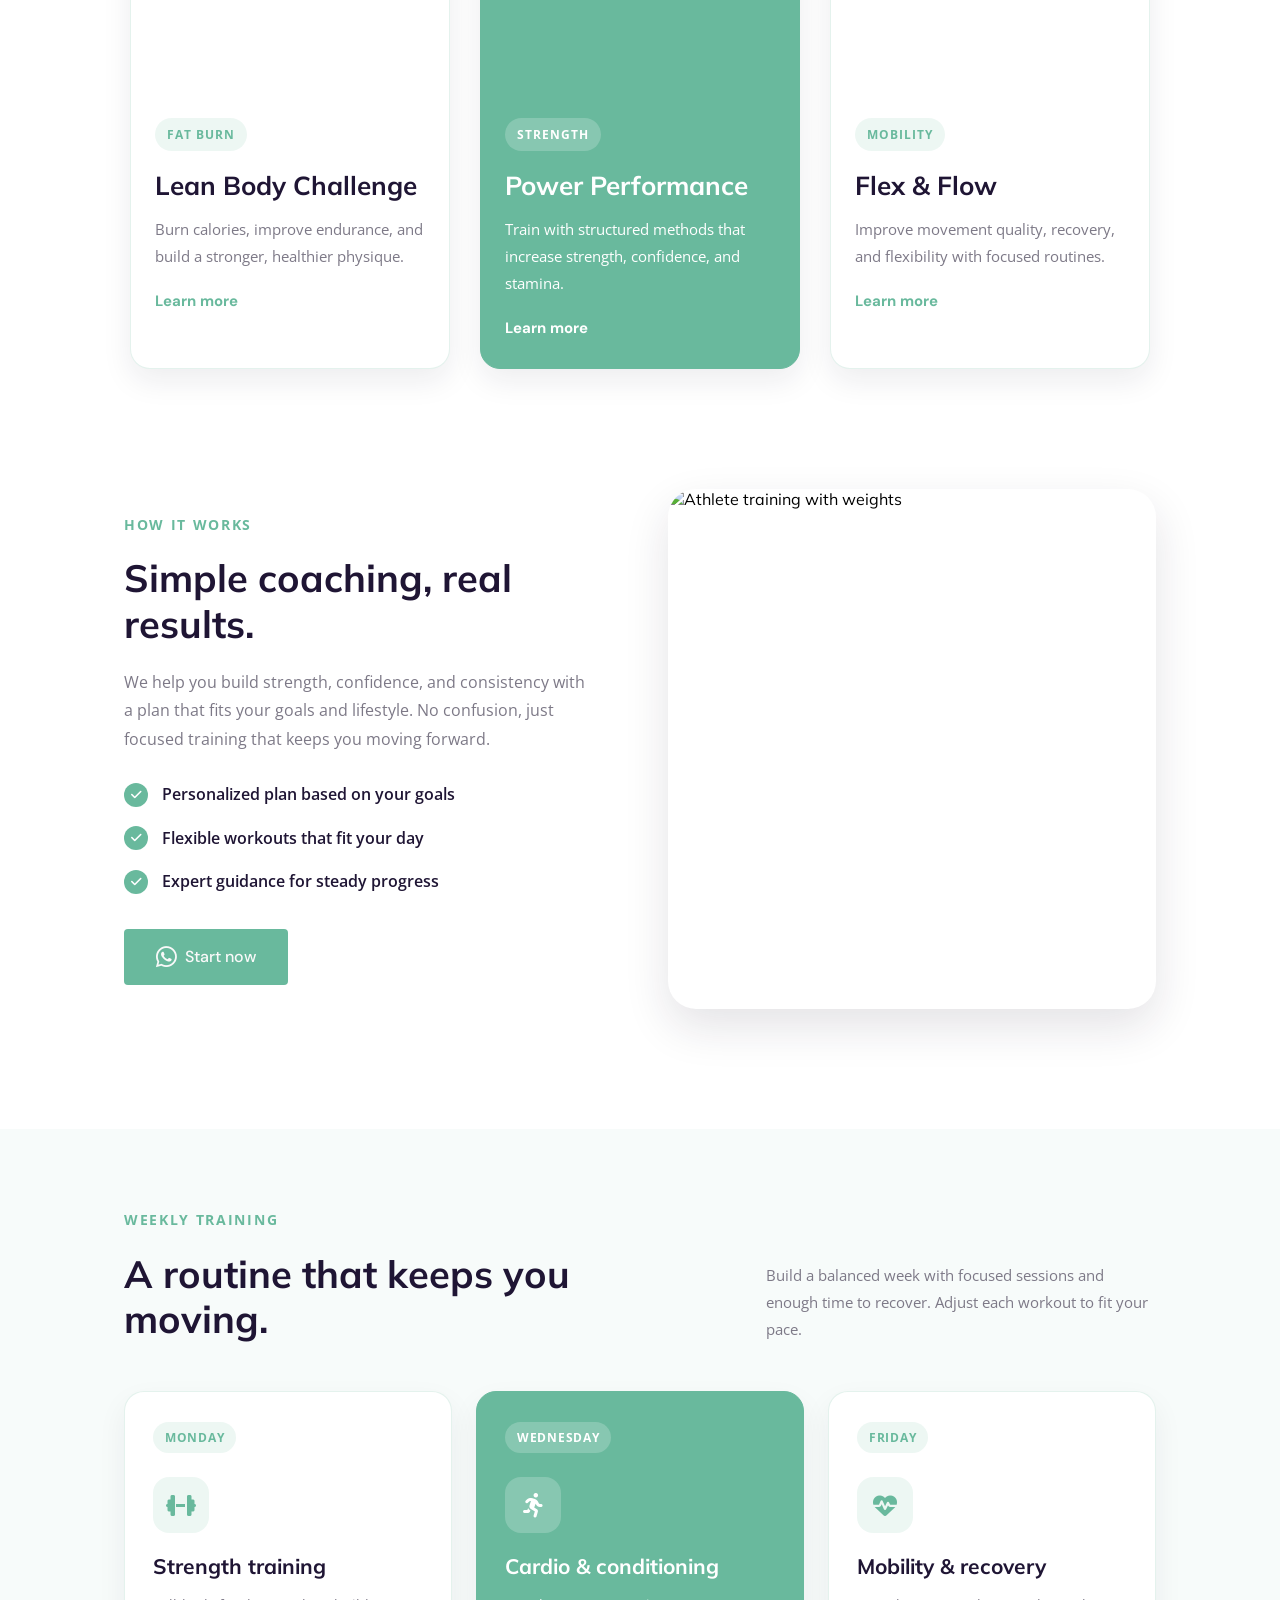
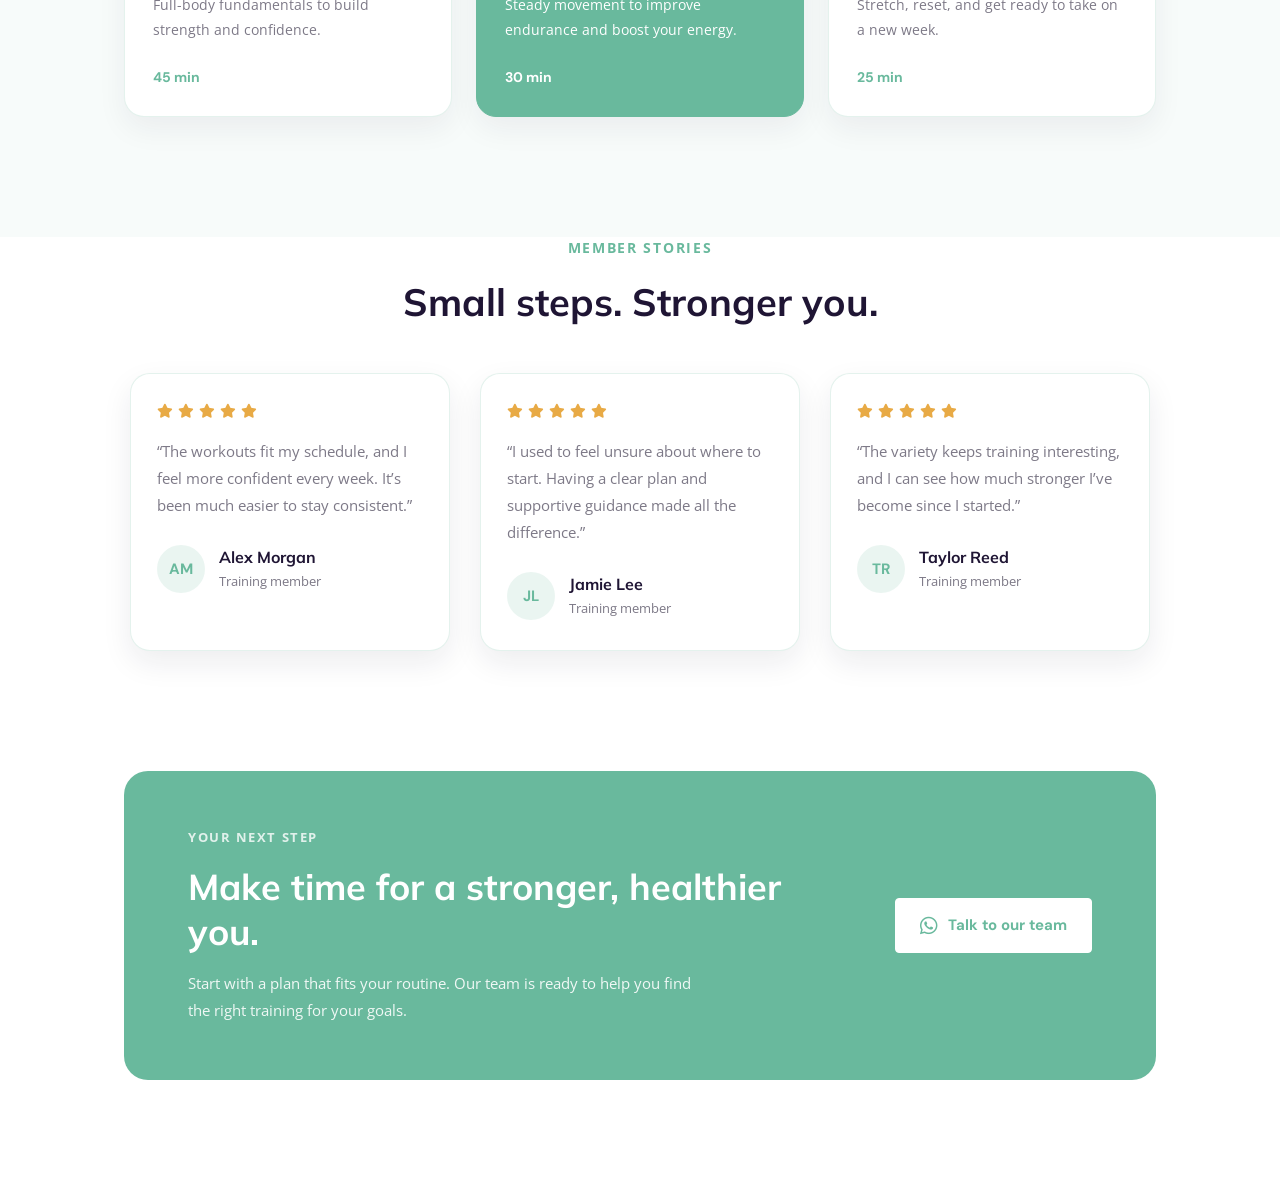
==== commit 305808a3: "training schedule section added" ====
--- a/index.html
+++ b/index.html
@@ -213,6 +213,49 @@
     </section>
     <!-- ==== Journey Section End ==== -->
 
+    <!-- ==== Training Schedule Section Start ==== -->
+    <section id="training_schedule">
+      <div class="container">
+        <div class="schedule_header">
+          <div>
+            <p class="section_tag">weekly training</p>
+            <h2>A routine that keeps you moving.</h2>
+          </div>
+          <p class="schedule_intro">
+            Build a balanced week with focused sessions and enough time to
+            recover. Adjust each workout to fit your pace.
+          </p>
+        </div>
+
+        <div class="schedule_grid">
+          <article class="schedule_card">
+            <div class="schedule_day">Monday</div>
+            <div class="schedule_icon"><i class="fa-solid fa-dumbbell" aria-hidden="true"></i></div>
+            <h3>Strength training</h3>
+            <p>Full-body fundamentals to build strength and confidence.</p>
+            <span class="schedule_duration">45 min</span>
+          </article>
+
+          <article class="schedule_card schedule_card_highlight">
+            <div class="schedule_day">Wednesday</div>
+            <div class="schedule_icon"><i class="fa-solid fa-person-running" aria-hidden="true"></i></div>
+            <h3>Cardio &amp; conditioning</h3>
+            <p>Steady movement to improve endurance and boost your energy.</p>
+            <span class="schedule_duration">30 min</span>
+          </article>
+
+          <article class="schedule_card">
+            <div class="schedule_day">Friday</div>
+            <div class="schedule_icon"><i class="fa-solid fa-heart-pulse" aria-hidden="true"></i></div>
+            <h3>Mobility &amp; recovery</h3>
+            <p>Stretch, reset, and get ready to take on a new week.</p>
+            <span class="schedule_duration">25 min</span>
+          </article>
+        </div>
+      </div>
+    </section>
+    <!-- ==== Training Schedule Section End ==== -->
+
     <!-- ==== Testimonials Section Start ==== -->
     <section id="testimonials">
       <div class="container">
--- a/css/style.css
+++ b/css/style.css
@@ -438,6 +438,124 @@
 }
 /* ==== Journey Section Style End ==== */
 
+/* ==== Training Schedule Section Style Start ==== */
+#training_schedule {
+  padding: 80px 0 120px;
+  background: #F7FBFA;
+}
+
+.schedule_header {
+  display: flex;
+  align-items: flex-end;
+  justify-content: space-between;
+  gap: 40px;
+  margin-bottom: 48px;
+}
+
+.schedule_header h2 {
+  max-width: 520px;
+  font-weight: 700;
+  font-size: 38px;
+  line-height: 120%;
+  color: #1F1534;
+}
+
+.schedule_intro {
+  max-width: 390px;
+  font-family: "Open Sans", sans-serif;
+  font-size: 15px;
+  line-height: 180%;
+  color: #7D7987;
+}
+
+.schedule_grid {
+  display: grid;
+  grid-template-columns: repeat(3, minmax(0, 1fr));
+  gap: 24px;
+}
+
+.schedule_card {
+  position: relative;
+  padding: 30px 28px;
+  background: #FFFFFF;
+  border: 1px solid rgba(105, 185, 157, 0.18);
+  border-radius: 20px;
+  box-shadow: 0 12px 30px rgba(31, 21, 52, 0.06);
+  transition: transform 0.3s ease, box-shadow 0.3s ease;
+}
+
+.schedule_card:hover {
+  transform: translateY(-6px);
+  box-shadow: 0 18px 35px rgba(31, 21, 52, 0.1);
+}
+
+.schedule_card_highlight {
+  background: #69B99D;
+  border-color: #69B99D;
+}
+
+.schedule_day {
+  display: inline-block;
+  padding: 7px 12px;
+  border-radius: 999px;
+  background: rgba(105, 185, 157, 0.12);
+  color: #69B99D;
+  font-family: "Open Sans", sans-serif;
+  font-size: 12px;
+  font-weight: 700;
+  letter-spacing: 0.06em;
+  text-transform: uppercase;
+}
+
+.schedule_icon {
+  display: flex;
+  align-items: center;
+  justify-content: center;
+  width: 56px;
+  height: 56px;
+  margin: 24px 0 20px;
+  border-radius: 16px;
+  background: rgba(105, 185, 157, 0.12);
+  color: #69B99D;
+  font-size: 24px;
+}
+
+.schedule_card h3 {
+  margin-bottom: 12px;
+  color: #1F1534;
+  font-size: 21px;
+  line-height: 130%;
+}
+
+.schedule_card > p {
+  min-height: 54px;
+  margin-bottom: 20px;
+  color: #7D7987;
+  font-family: "Open Sans", sans-serif;
+  font-size: 14px;
+  line-height: 180%;
+}
+
+.schedule_duration {
+  color: #69B99D;
+  font-family: "DM Sans", sans-serif;
+  font-size: 14px;
+  font-weight: 700;
+}
+
+.schedule_card_highlight .schedule_day,
+.schedule_card_highlight .schedule_icon {
+  background: rgba(255, 255, 255, 0.2);
+  color: #FFFFFF;
+}
+
+.schedule_card_highlight h3,
+.schedule_card_highlight > p,
+.schedule_card_highlight .schedule_duration {
+  color: #FFFFFF;
+}
+/* ==== Training Schedule Section Style End ==== */
+
 /* ==== Testimonials Section Style Start ==== */
 #testimonials {
   padding: 0 0 120px;
@@ -599,4 +717,29 @@
   background: transparent;
   color: #FFFFFF;
 }
-/* ==== Call To Action Section Style End ==== */+/* ==== Call To Action Section Style End ==== */
+
+@media (max-width: 768px) {
+  #training_schedule {
+    padding: 64px 0 80px;
+  }
+
+  .schedule_header {
+    align-items: flex-start;
+    flex-direction: column;
+    gap: 16px;
+    margin-bottom: 32px;
+  }
+
+  .schedule_header h2 {
+    font-size: 32px;
+  }
+
+  .schedule_grid {
+    grid-template-columns: 1fr;
+  }
+
+  .schedule_card > p {
+    min-height: 0;
+  }
+}
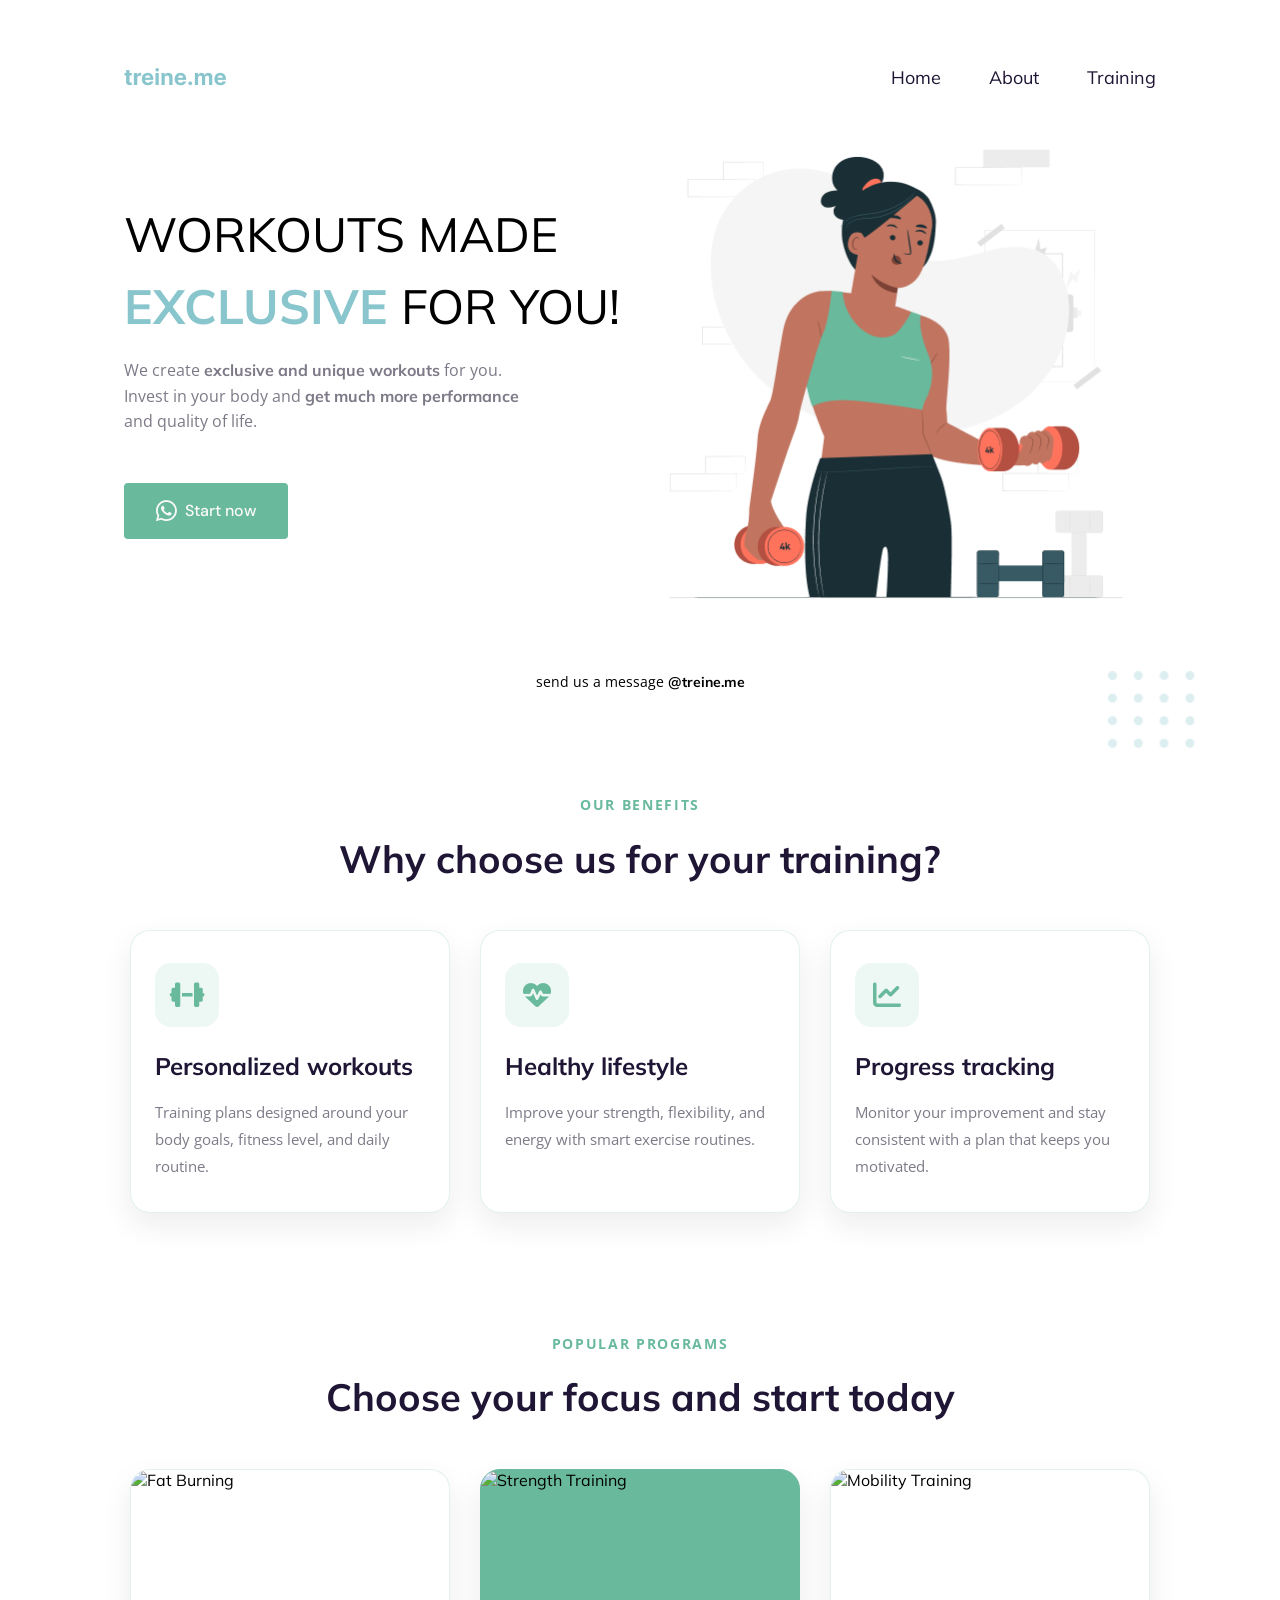
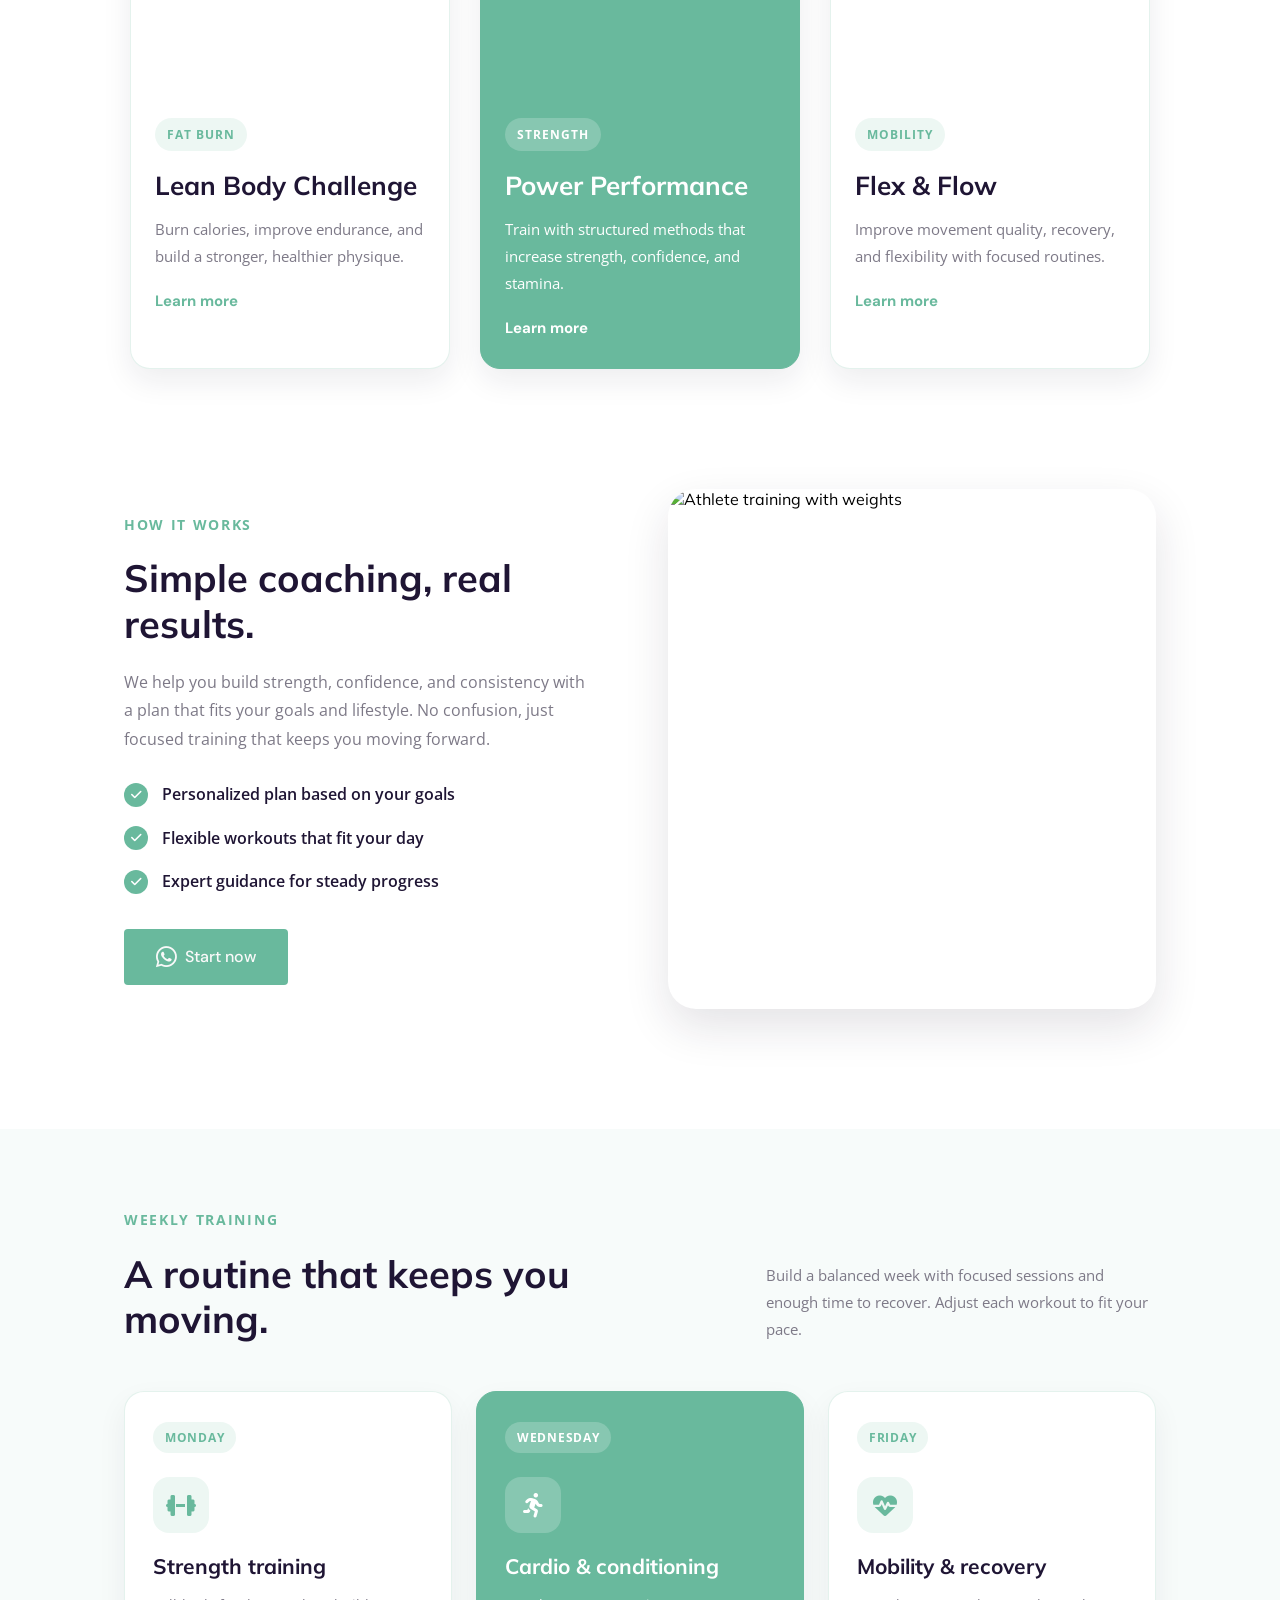
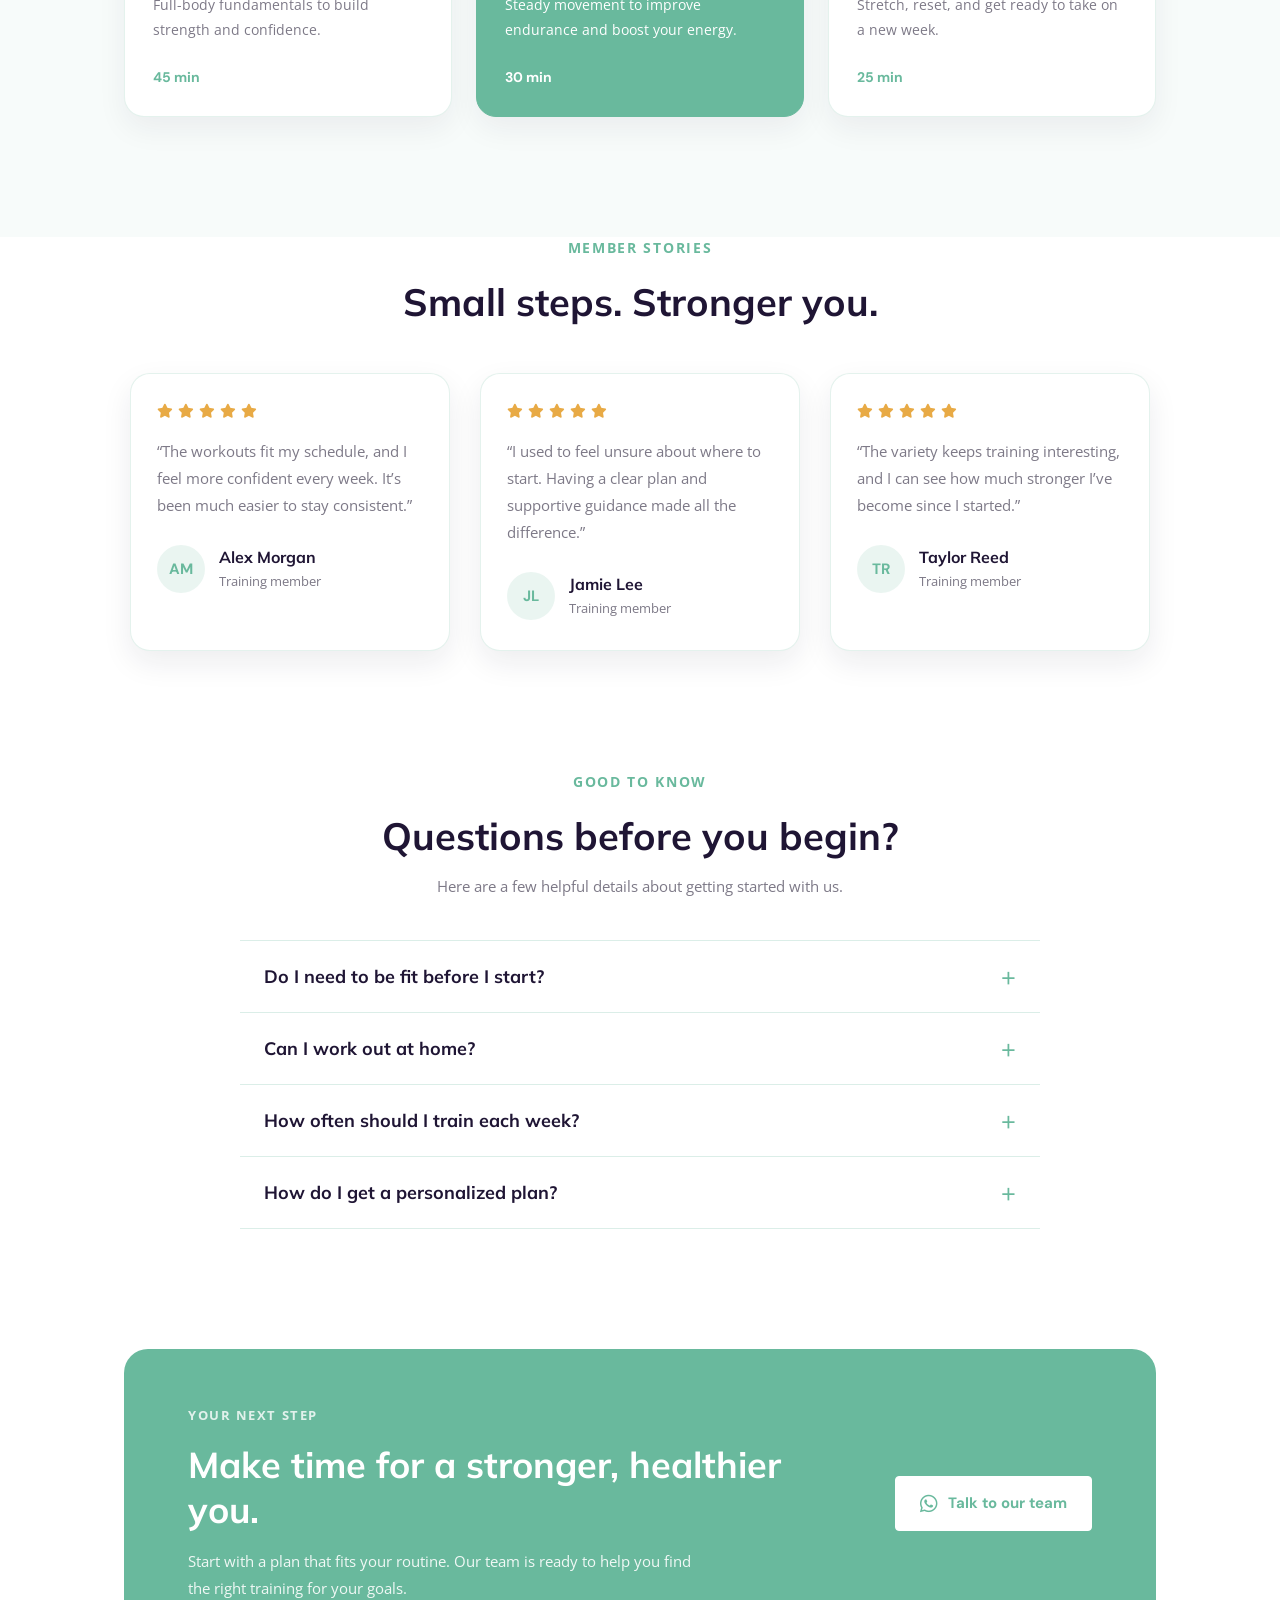
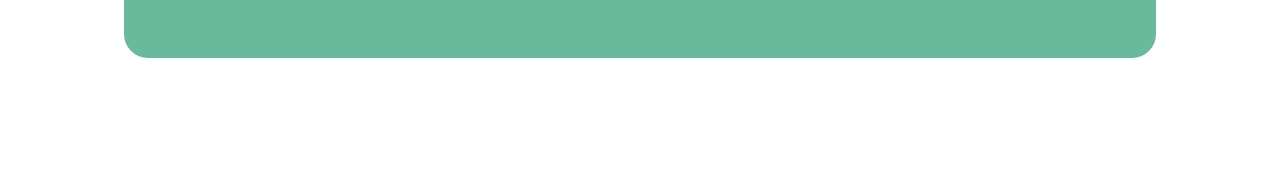
==== commit 9d07e2e3: "FAQ section added" ====
--- a/index.html
+++ b/index.html
@@ -332,6 +332,52 @@
     </section>
     <!-- ==== Testimonials Section End ==== -->
 
+    <!-- ==== Frequently Asked Questions Section Start ==== -->
+    <section id="faq">
+      <div class="container">
+        <div class="faq_header">
+          <p class="section_tag">good to know</p>
+          <h2>Questions before you begin?</h2>
+          <p>Here are a few helpful details about getting started with us.</p>
+        </div>
+
+        <div class="faq_list">
+          <details class="faq_item">
+            <summary>Do I need to be fit before I start?</summary>
+            <p>
+              Not at all. Your training plan is shaped around your current
+              fitness level, so you can begin comfortably and build up over time.
+            </p>
+          </details>
+
+          <details class="faq_item">
+            <summary>Can I work out at home?</summary>
+            <p>
+              Yes. We can suggest routines that work with the equipment you
+              have, including bodyweight options for training at home.
+            </p>
+          </details>
+
+          <details class="faq_item">
+            <summary>How often should I train each week?</summary>
+            <p>
+              It depends on your goals and schedule. We’ll help you find a
+              sustainable routine with enough time for rest and recovery.
+            </p>
+          </details>
+
+          <details class="faq_item">
+            <summary>How do I get a personalized plan?</summary>
+            <p>
+              Reach out to our team using the button below. We’ll learn about
+              your goals and help you choose a good place to start.
+            </p>
+          </details>
+        </div>
+      </div>
+    </section>
+    <!-- ==== Frequently Asked Questions Section End ==== -->
+
     <!-- ==== Call To Action Section Start ==== -->
     <section id="join_now">
       <div class="container">
--- a/css/style.css
+++ b/css/style.css
@@ -644,6 +644,86 @@
 }
 /* ==== Testimonials Section Style End ==== */
 
+/* ==== Frequently Asked Questions Section Style Start ==== */
+#faq {
+  padding: 0 0 120px;
+}
+
+.faq_header {
+  margin-bottom: 40px;
+  text-align: center;
+}
+
+.faq_header h2 {
+  margin-bottom: 14px;
+  color: #1F1534;
+  font-size: 38px;
+  font-weight: 700;
+  line-height: 120%;
+}
+
+.faq_header > p:last-child {
+  color: #7D7987;
+  font-family: "Open Sans", sans-serif;
+  font-size: 15px;
+  line-height: 180%;
+}
+
+.faq_list {
+  max-width: 800px;
+  margin: 0 auto;
+}
+
+.faq_item {
+  padding: 22px 24px;
+  border-bottom: 1px solid rgba(105, 185, 157, 0.24);
+}
+
+.faq_item:first-child {
+  border-top: 1px solid rgba(105, 185, 157, 0.24);
+}
+
+.faq_item summary {
+  display: flex;
+  align-items: center;
+  justify-content: space-between;
+  gap: 20px;
+  color: #1F1534;
+  cursor: pointer;
+  font-size: 18px;
+  font-weight: 700;
+  line-height: 150%;
+  list-style: none;
+}
+
+.faq_item summary::-webkit-details-marker {
+  display: none;
+}
+
+.faq_item summary::after {
+  content: "+";
+  flex-shrink: 0;
+  color: #69B99D;
+  font-family: "Open Sans", sans-serif;
+  font-size: 26px;
+  font-weight: 400;
+  line-height: 1;
+}
+
+.faq_item[open] summary::after {
+  content: "\2212";
+}
+
+.faq_item > p {
+  max-width: 680px;
+  padding-top: 14px;
+  color: #7D7987;
+  font-family: "Open Sans", sans-serif;
+  font-size: 15px;
+  line-height: 180%;
+}
+/* ==== Frequently Asked Questions Section Style End ==== */
+
 /* ==== Call To Action Section Style Start ==== */
 #join_now {
   padding: 0 0 120px;
@@ -724,6 +804,10 @@
     padding: 64px 0 80px;
   }
 
+  #faq {
+    padding-bottom: 80px;
+  }
+
   .schedule_header {
     align-items: flex-start;
     flex-direction: column;
@@ -742,4 +826,16 @@
   .schedule_card > p {
     min-height: 0;
   }
+
+  .faq_header h2 {
+    font-size: 32px;
+  }
+
+  .faq_item {
+    padding: 20px 8px;
+  }
+
+  .faq_item summary {
+    font-size: 16px;
+  }
 }
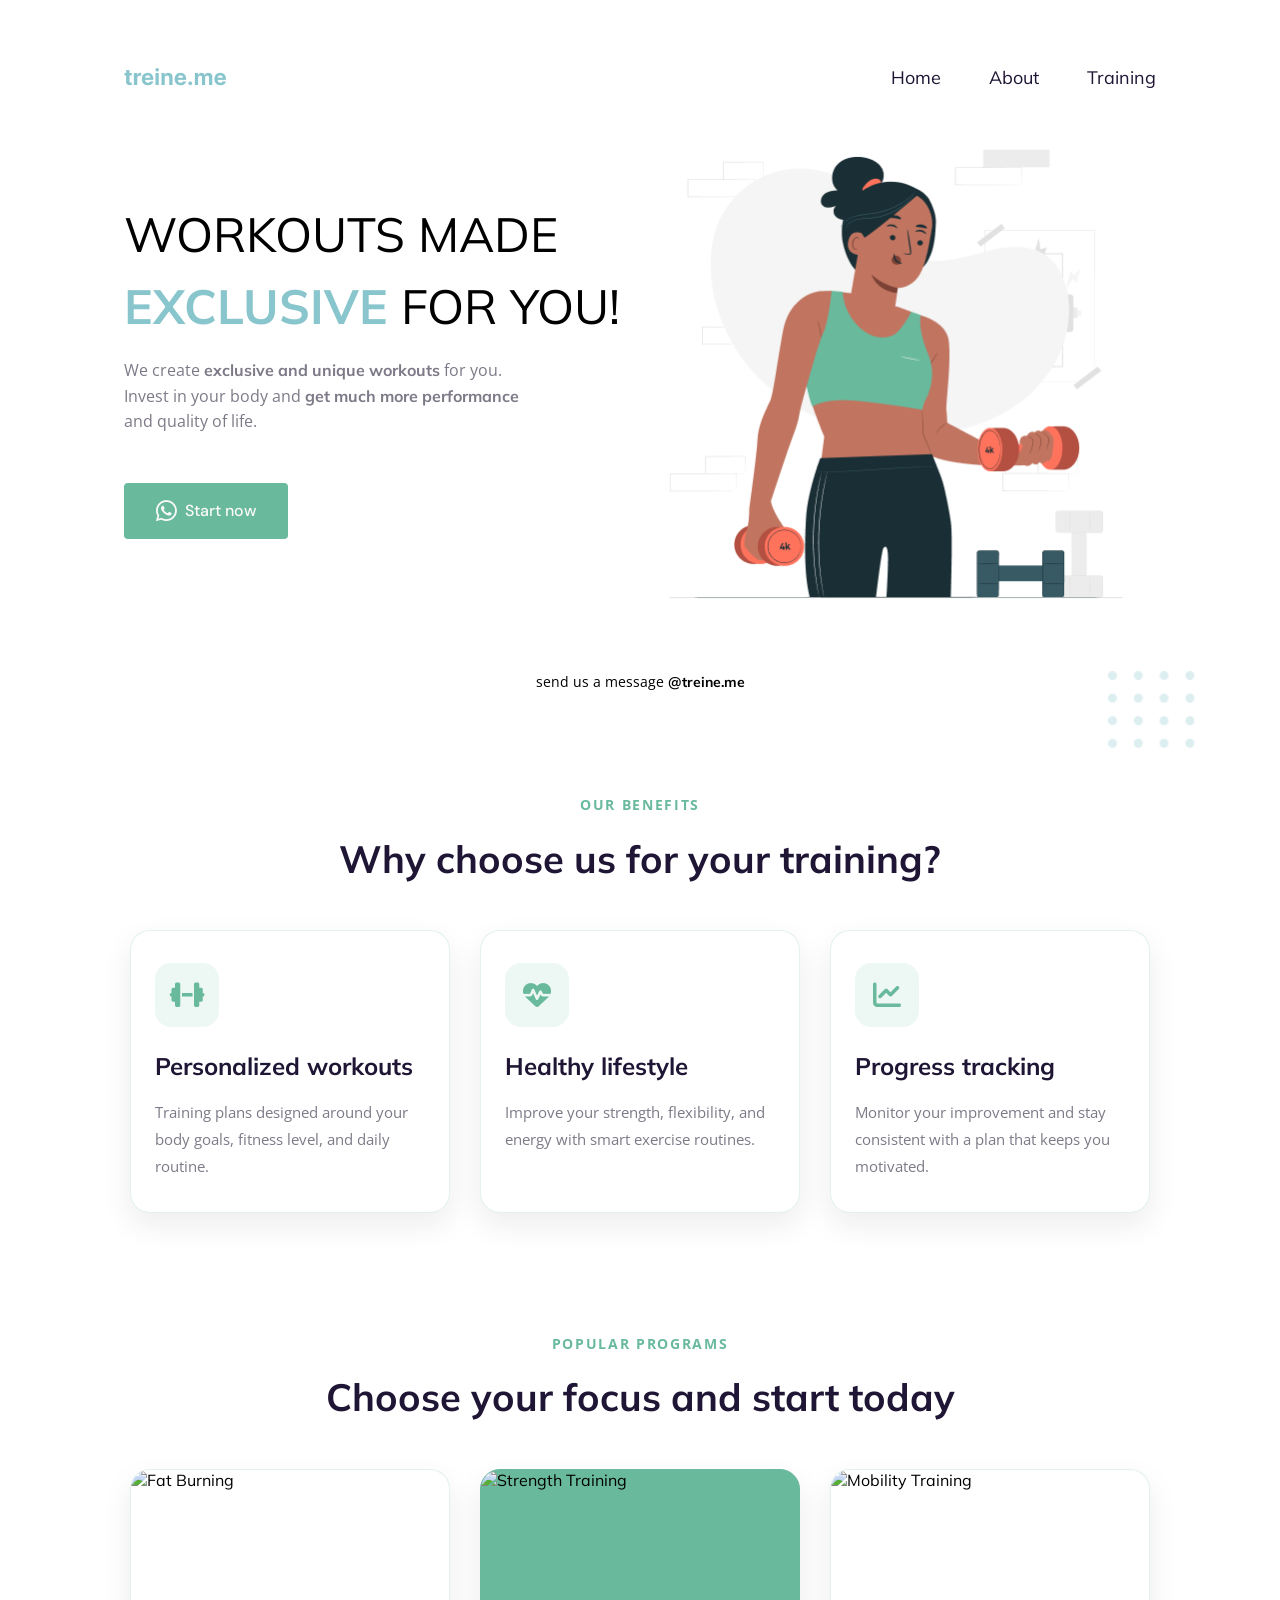
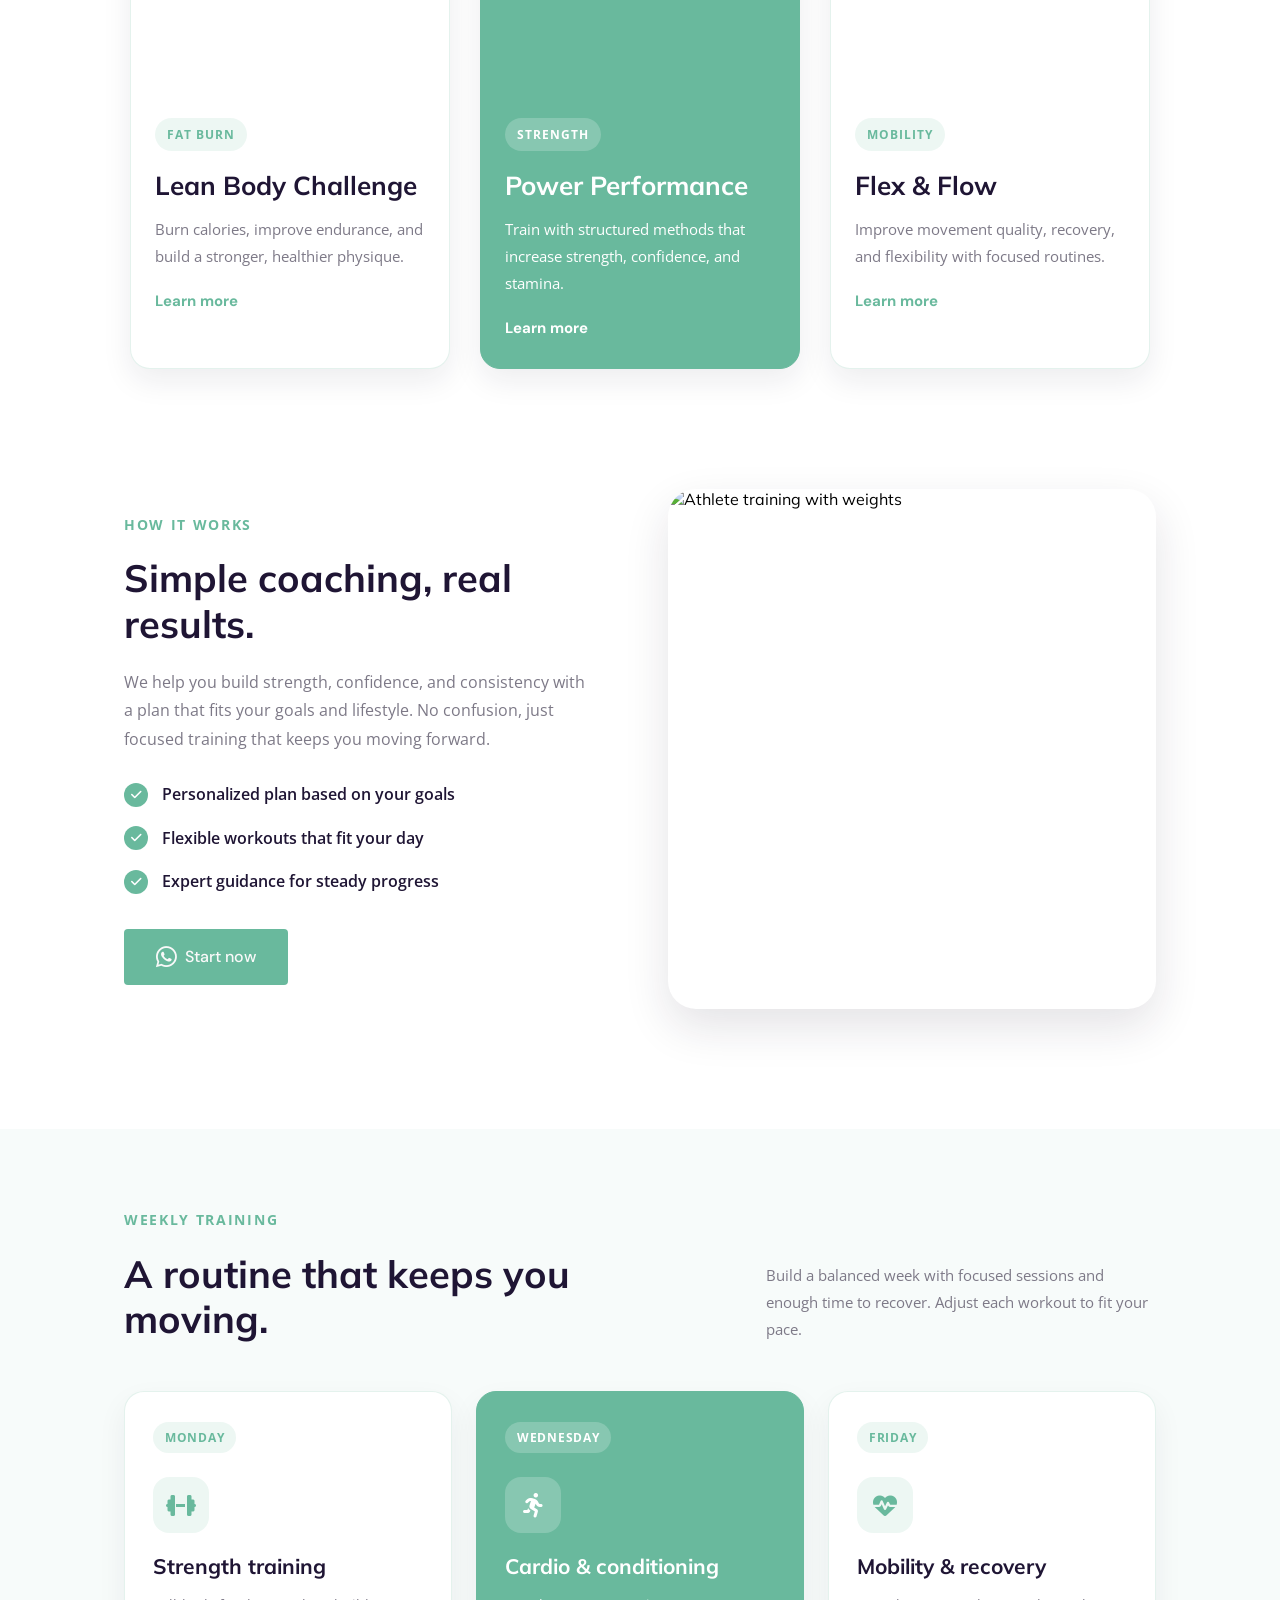
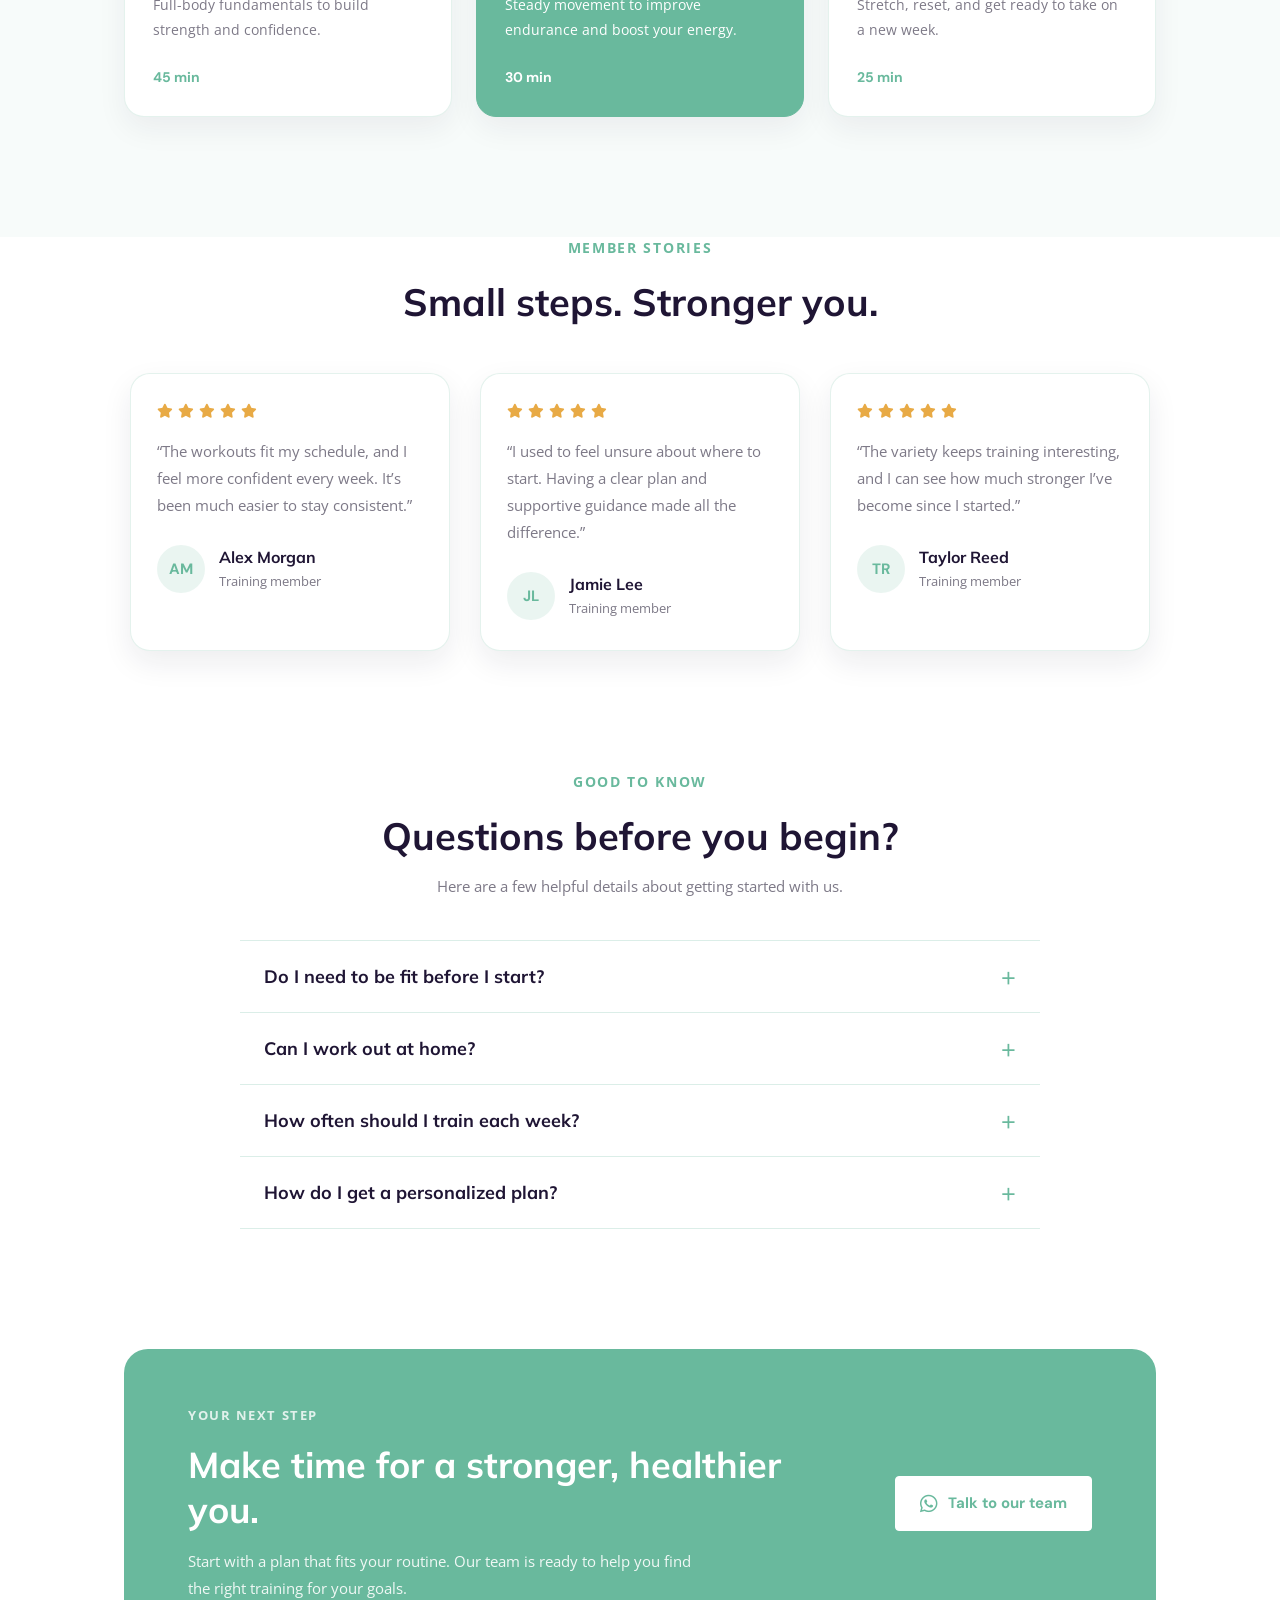
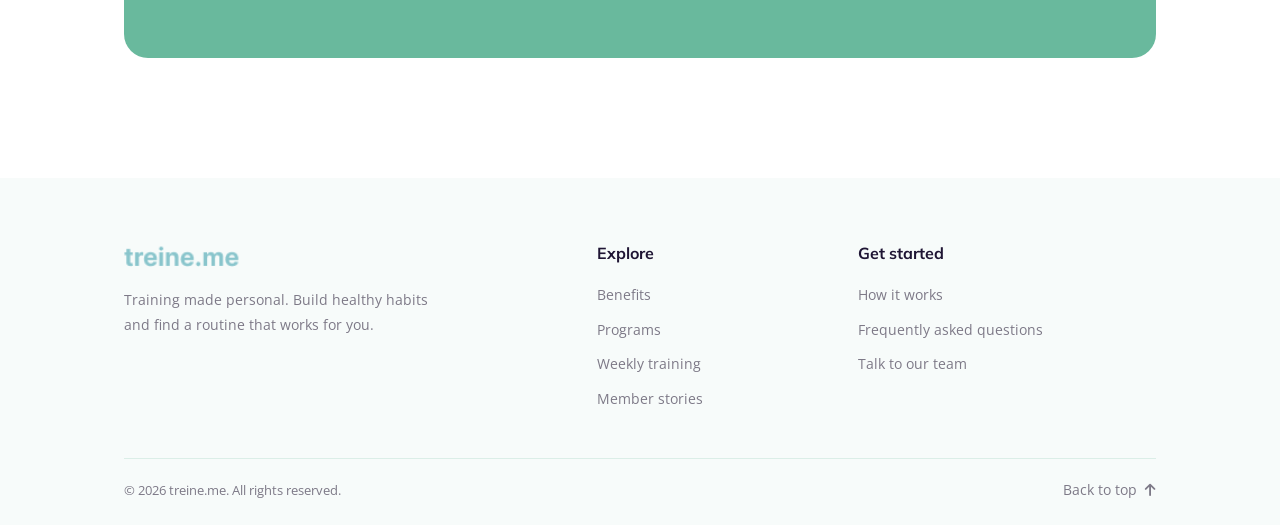
==== commit cc6741f7: "footer section added" ====
--- a/index.html
+++ b/index.html
@@ -397,5 +397,47 @@
       </div>
     </section>
     <!-- ==== Call To Action Section End ==== -->
+
+    <!-- ==== Footer Section Start ==== -->
+    <footer id="footer">
+      <div class="container">
+        <div class="footer_main">
+          <div class="footer_brand">
+            <a href="#navbar" aria-label="treine.me home">
+              <img src="./images/logo.png" alt="treine.me" />
+            </a>
+            <p>
+              Training made personal. Build healthy habits and find a routine
+              that works for you.
+            </p>
+          </div>
+
+          <div class="footer_column">
+            <h2>Explore</h2>
+            <ul>
+              <li><a href="#features">Benefits</a></li>
+              <li><a href="#programs">Programs</a></li>
+              <li><a href="#training_schedule">Weekly training</a></li>
+              <li><a href="#testimonials">Member stories</a></li>
+            </ul>
+          </div>
+
+          <div class="footer_column">
+            <h2>Get started</h2>
+            <ul>
+              <li><a href="#journey">How it works</a></li>
+              <li><a href="#faq">Frequently asked questions</a></li>
+              <li><a href="#join_now">Talk to our team</a></li>
+            </ul>
+          </div>
+        </div>
+
+        <div class="footer_bottom">
+          <p>&copy; 2026 treine.me. All rights reserved.</p>
+          <a href="#navbar">Back to top <i class="fa-solid fa-arrow-up" aria-hidden="true"></i></a>
+        </div>
+      </div>
+    </footer>
+    <!-- ==== Footer Section End ==== -->
   </body>
 </html>
--- a/css/style.css
+++ b/css/style.css
@@ -799,43 +799,81 @@
 }
 /* ==== Call To Action Section Style End ==== */
 
-@media (max-width: 768px) {
-  #training_schedule {
-    padding: 64px 0 80px;
-  }
-
-  #faq {
-    padding-bottom: 80px;
-  }
-
-  .schedule_header {
-    align-items: flex-start;
-    flex-direction: column;
-    gap: 16px;
-    margin-bottom: 32px;
-  }
-
-  .schedule_header h2 {
-    font-size: 32px;
-  }
-
-  .schedule_grid {
-    grid-template-columns: 1fr;
-  }
-
-  .schedule_card > p {
-    min-height: 0;
-  }
-
-  .faq_header h2 {
-    font-size: 32px;
-  }
-
-  .faq_item {
-    padding: 20px 8px;
-  }
-
-  .faq_item summary {
-    font-size: 16px;
-  }
-}+/* ==== Footer Section Style Start ==== */
+#footer {
+  padding: 64px 0 24px;
+  background: #F7FBFA;
+}
+
+.footer_main {
+  display: grid;
+  grid-template-columns: 2fr 1fr 1.4fr;
+  gap: 48px;
+  padding-bottom: 48px;
+}
+
+.footer_brand img {
+  display: block;
+  width: 120px;
+  height: auto;
+  margin-bottom: 20px;
+}
+
+.footer_brand > p {
+  max-width: 320px;
+  color: #7D7987;
+  font-family: "Open Sans", sans-serif;
+  font-size: 14px;
+  line-height: 180%;
+}
+
+.footer_column h2 {
+  margin-bottom: 20px;
+  color: #1F1534;
+  font-size: 16px;
+  font-weight: 700;
+  line-height: 140%;
+}
+
+.footer_column ul {
+  display: flex;
+  flex-direction: column;
+  gap: 12px;
+}
+
+.footer_column a,
+.footer_bottom a {
+  color: #7D7987;
+  font-family: "Open Sans", sans-serif;
+  font-size: 14px;
+  line-height: 160%;
+  transition: color 0.2s ease;
+}
+
+.footer_column a:hover,
+.footer_bottom a:hover {
+  color: #69B99D;
+}
+
+.footer_bottom {
+  display: flex;
+  align-items: center;
+  justify-content: space-between;
+  gap: 20px;
+  padding-top: 20px;
+  border-top: 1px solid rgba(105, 185, 157, 0.2);
+}
+
+.footer_bottom p {
+  color: #7D7987;
+  font-family: "Open Sans", sans-serif;
+  font-size: 13px;
+  line-height: 160%;
+}
+
+.footer_bottom a {
+  display: inline-flex;
+  align-items: center;
+  gap: 8px;
+}
+/* ==== Footer Section Style End ==== */
